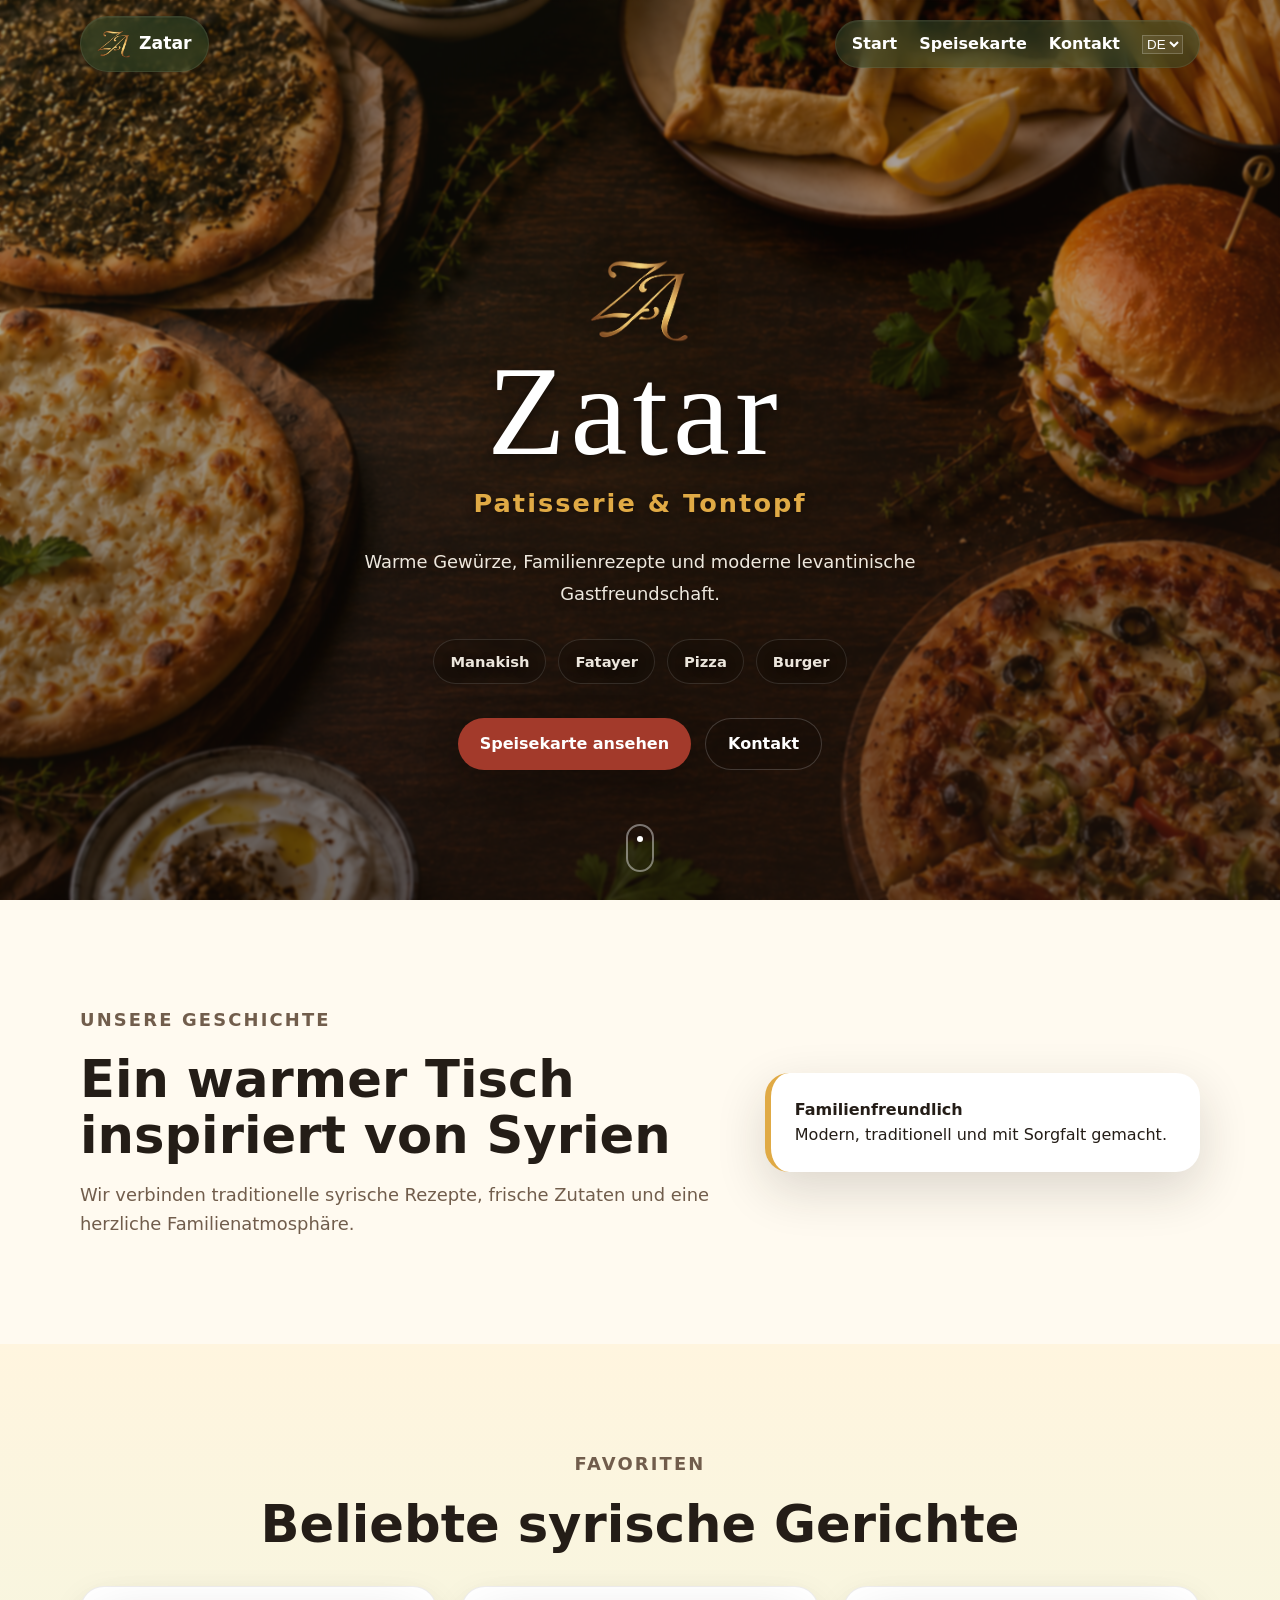
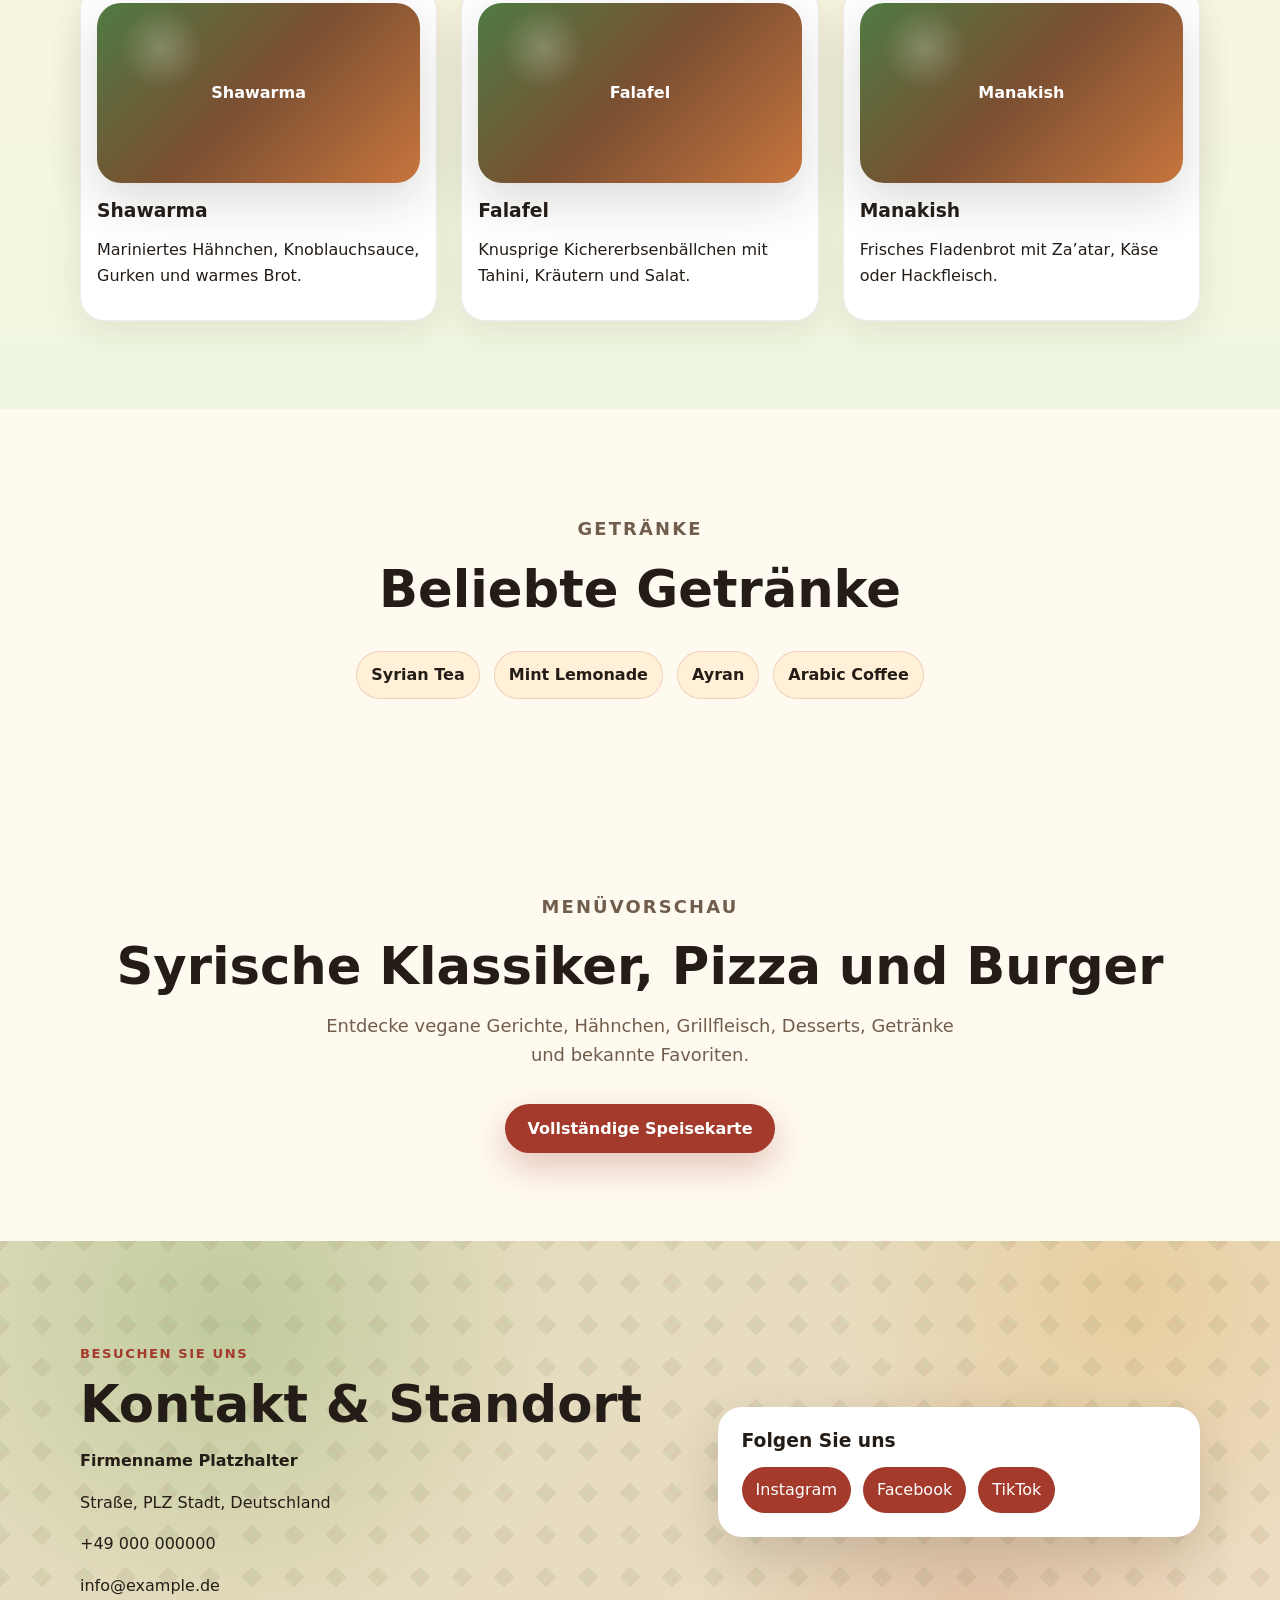
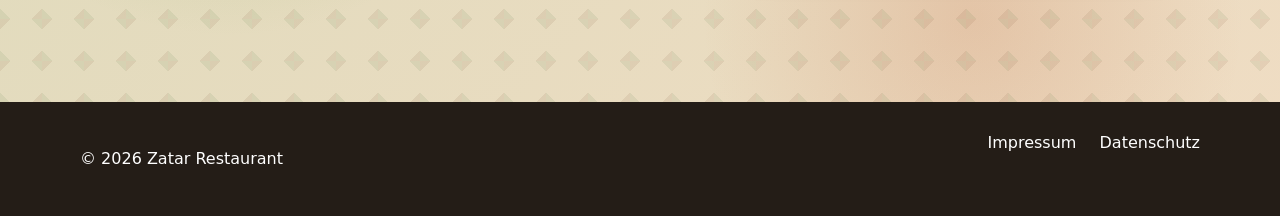
==== index.html @ 43bd63c9 "Initial commit" ====
<!DOCTYPE html>
<html lang="de" dir="ltr">

<head>
  <meta charset="UTF-8" />
  <meta name="viewport" content="width=device-width, initial-scale=1.0" />
  <meta name="description"
    content="Authentic Syrian restaurant in Germany with warm Levantine flavors, Syrian dishes, beverages, pizza and burgers." />
  <title data-i18n="meta.homeTitle">Zatar Restaurant | Authentic Syrian Flavors in Germany</title>
  <link rel="stylesheet" href="styles.css" />
</head>

<body>
  <a class="skip-link" href="#main" data-i18n="a11y.skip">Skip to content</a>

  <header class="site-header">
    <nav class="navbar container" aria-label="Main navigation">
      <a href="index.html" class="brand glass-olive" aria-label="Zatar home">
        <img src="assets/images/golden monogram.png" alt="Zatar monogram" class="brand-monogram" />
        <span>Zatar</span>
      </a>

      <button class="nav-toggle glass-olive" aria-expanded="false" aria-controls="nav-menu" aria-label="Open menu">
        <span></span><span></span><span></span>
      </button>

      <div id="nav-menu" class="nav-menu glass-olive">
        <a href="index.html" data-i18n="nav.home">Home</a>
        <a href="menu.html" data-i18n="nav.menu">Menu</a>
        <a href="#contact" data-i18n="nav.contact">Contact</a>

        <label class="sr-only" for="language-select" data-i18n="a11y.language">Choose language</label>
        <select id="language-select" class="language-select" aria-label="Choose language">
          <option value="de">DE</option>
          <option value="en">EN</option>
          <option value="ar">AR</option>
        </select>
      </div>
    </nav>
  </header>

  <main id="main">

    <section class="hero hero-centered-brand">
      <div class="hero-overlay"></div>



      <div class="hero-center-content container reveal">
        <div class="hero-center-card">
          <img src="assets/images/golden monogram.png" alt="Zatar monogram" class="hero-monogram" />
          <h1 class="hero-title-large">Zatar</h1>

          <p class="hero-subtitle">Patisserie & Tontopf</p>

          <p class="hero-description" data-i18n="home.heroText">
            Warm spices, family recipes and modern Levantine hospitality in the heart of Germany.
          </p>

          <div class="hero-tags">
            <span>Manakish</span>
            <span>Fatayer</span>
            <span>Pizza</span>
            <span>Burger</span>
          </div>

          <div class="hero-actions">
            <a class="btn btn-primary" href="menu.html" data-i18n="home.viewMenu">View Menu</a>
            <a class="btn btn-secondary" href="#contact" data-i18n="home.contactUs">Contact Us</a>
          </div>
        </div>
      </div>

      <div class="hero-scroll">
        <span></span>
      </div>
    </section>


    <section class="section container about-section">
      <div class="section-copy reveal">
        <p class="eyebrow" data-i18n="home.aboutEyebrow">Our story</p>
        <h2 data-i18n="home.aboutTitle">A warm table inspired by Syria</h2>
        <p data-i18n="home.aboutText">We bring together traditional Syrian recipes, fresh ingredients and a welcoming
          family atmosphere. From creamy hummus to charcoal-grilled kebabs, every dish celebrates Levantine flavor.</p>
      </div>
      <div class="about-card reveal">
        <strong data-i18n="home.familyFriendly">Family-friendly</strong>
        <span data-i18n="home.modernTraditional">Modern, traditional and made with care.</span>
      </div>
    </section>

    <section class="section warm-section">
      <div class="container">
        <div class="section-heading reveal">
          <p class="eyebrow" data-i18n="home.featuredEyebrow">Favorites</p>
          <h2 data-i18n="home.featuredTitle">Featured Syrian dishes</h2>
        </div>
        <div class="card-grid">
          <article class="food-card reveal">
            <div class="food-img">Shawarma</div>
            <h3>Shawarma</h3>
            <p data-i18n="dish.shawarma">Marinated chicken, garlic sauce, pickles and warm bread.</p>
          </article>
          <article class="food-card reveal">
            <div class="food-img">Falafel</div>
            <h3>Falafel</h3>
            <p data-i18n="dish.falafel">Crispy chickpea bites with tahini, herbs and salad.</p>
          </article>
          <article class="food-card reveal">
            <div class="food-img">Manakish</div>
            <h3>Manakish</h3>
            <p data-i18n="dish.manakish">Fresh flatbread with za’atar, cheese or minced meat.</p>
          </article>
        </div>
      </div>
    </section>

    <section class="section container">
      <div class="section-heading reveal">
        <p class="eyebrow" data-i18n="home.beverageEyebrow">Drinks</p>
        <h2 data-i18n="home.beverageTitle">Featured beverages</h2>
      </div>
      <div class="beverage-row reveal">
        <span>Syrian Tea</span>
        <span>Mint Lemonade</span>
        <span>Ayran</span>
        <span>Arabic Coffee</span>
      </div>
    </section>

    <section class="section container menu-preview">
      <div class="section-heading reveal">
        <p class="eyebrow" data-i18n="home.menuPreviewEyebrow">Menu preview</p>
        <h2 data-i18n="home.menuPreviewTitle">Syrian classics, pizza and burgers</h2>
        <p data-i18n="home.menuPreviewText">Explore vegan dishes, chicken plates, grilled meat, desserts, drinks and
          familiar favorites.</p>
      </div>
      <a class="btn btn-primary reveal" href="menu.html" data-i18n="home.fullMenu">View Full Menu</a>
    </section>

    <section id="contact" class="section contact-section pattern-bg">
      <div class="container contact-grid">
        <div class="reveal">
          <p class="eyebrow" data-i18n="home.contactEyebrow">Visit us</p>
          <h2 data-i18n="home.contactTitle">Contact & location</h2>
          <p><strong data-i18n="legal.businessName">Business Name Placeholder</strong></p>
          <p data-i18n="legal.address">Street, ZIP City, Germany</p>
          <p><a href="tel:+490000000000">+49 000 000000</a></p>
          <p><a href="mailto:info@example.de">info@example.de</a></p>
        </div>
        <div class="social-card reveal">
          <h3 data-i18n="home.socialTitle">Follow us</h3>
          <div class="social-links">
            <a href="#" aria-label="Instagram">Instagram</a>
            <a href="#" aria-label="Facebook">Facebook</a>
            <a href="#" aria-label="TikTok">TikTok</a>
          </div>
        </div>
      </div>
    </section>
  </main>

  <footer class="site-footer">
    <div class="container footer-grid">
      <p>© <span id="year"></span> Zatar Restaurant</p>
      <div>
        <a href="impressum.html" data-i18n="nav.impressum">Impressum</a>
        <a href="datenschutz.html" data-i18n="nav.privacy">Privacy</a>
      </div>
    </div>
  </footer>

  <script src="script.js"></script>
</body>

</html>
---- styles.css ----
:root {
  --deep-red: #a33a2b;
  --pomegranate: #b9412f;
  --zaatar-green: #4f7b42;
  --fresh-green: #79a857;
  --olive: #66723b;
  --soil: #7a4f32;
  --clay: #c8753d;
  --sand: #f2d5a7;
  --beige: #fff0d7;
  --gold: #e0aa45;
  --charcoal: #241d17;
  --white: #fffaf0;
  --muted: #715d4c;
  --shadow: 0 18px 50px rgba(36, 29, 23, 0.16);
  --radius: 24px;
}

* {
  box-sizing: border-box;
}
html {
  scroll-behavior: smooth;
}
body {
  margin: 0;
  font-family:
    Inter,
    system-ui,
    -apple-system,
    BlinkMacSystemFont,
    "Segoe UI",
    sans-serif;
  color: var(--charcoal);
  background: var(--white);
  line-height: 1.6;
}

body[dir="rtl"] {
  font-family: Tahoma, Arial, sans-serif;
}
a {
  color: inherit;
  text-decoration: none;
}
img {
  max-width: 100%;
}
.container {
  width: min(1120px, calc(100% - 32px));
  margin-inline: auto;
}
.skip-link {
  position: absolute;
  left: -999px;
  top: 8px;
  background: var(--deep-red);
  color: white;
  padding: 10px 14px;
  z-index: 999;
  border-radius: 10px;
}
.skip-link:focus {
  left: 8px;
}
:focus-visible {
  outline: 3px solid var(--gold);
  outline-offset: 4px;
}

.site-header {
  position: sticky;
  top: 0;
  z-index: 50;

  background: transparent;
  border-bottom: none;
  backdrop-filter: none;
}

.site-header .nav-menu a,
.site-header .brand {
  color: white;
}

.site-header .nav-menu a:hover {
  color: var(--gold);
}

.site-header .language-select {
  background: rgba(255, 255, 255, 0.08);
  color: white;
  border: 1px solid rgba(255, 255, 255, 0.2);
}

.navbar {
  min-height: 88px;
  display: flex;
  align-items: center;
  justify-content: space-between;
}

.glass-olive {
  background: rgb(41 75 43 / 47%);

  backdrop-filter: blur(12px);
  -webkit-backdrop-filter: blur(12px);

  border: 1px solid rgba(255, 255, 255, 0.08);

  box-shadow:
    0 10px 30px rgba(0, 0, 0, 0.18),
    inset 0 1px 0 rgba(255, 255, 255, 0.05);
}

/* Floating logo */
.brand {
  display: inline-flex;
  align-items: center;
  gap: 8px;

  padding: 10px 16px;
  border-radius: 999px;

  color: rgba(255, 250, 240, 0.96);

  font-weight: 800;
  font-size: 1.08rem;
}

.brand-monogram {
  width: 34px;
  height: 34px;

  object-fit: contain;

  filter: drop-shadow(0 4px 10px rgba(0, 0, 0, 0.28));

  flex-shrink: 0;
}

/* Floating navigation */
.nav-menu {
  display: flex;
  align-items: center;
  gap: 22px;

  padding: 10px 16px;
  border-radius: 999px;
}

/* Nav links */
.nav-menu a {
  color: rgba(255, 250, 240, 0.94);
  font-weight: 700;
  transition:
    color 0.2s ease,
    opacity 0.2s ease;
}

.nav-menu a:hover {
  color: var(--gold);
}

/* Language selector */
.language-select {
  background: rgba(255, 255, 255, 0.08);
  border: 1px solid rgba(255, 255, 255, 0.16);
  color: white;
}

.nav-toggle {
  display: none;
  background: none;
  border: 0;
  padding: 8px;
}
.nav-toggle span {
  display: block;
  width: 26px;
  height: 3px;
  background: var(--charcoal);
  margin: 5px;
  border-radius: 2px;
}

main {
  margin-top: -88px;
}

.pattern-bg {
  background:
    radial-gradient(
      circle at 18% 18%,
      rgba(121, 168, 87, 0.32),
      transparent 28%
    ),
    radial-gradient(
      circle at 88% 12%,
      rgba(224, 170, 69, 0.28),
      transparent 24%
    ),
    radial-gradient(
      circle at 76% 82%,
      rgba(191, 86, 45, 0.18),
      transparent 26%
    ),
    linear-gradient(135deg, rgba(79, 123, 66, 0.18), rgba(122, 79, 50, 0.12)),
    var(--beige);
  position: relative;
  overflow: hidden;
}
.pattern-bg::after {
  content: "";
  position: absolute;
  inset: 0;
  opacity: 0.09;
  background-image:
    linear-gradient(
      45deg,
      var(--zaatar-green) 12%,
      transparent 12%,
      transparent 88%,
      var(--zaatar-green) 88%
    ),
    linear-gradient(
      135deg,
      var(--soil) 12%,
      transparent 12%,
      transparent 88%,
      var(--soil) 88%
    );
  background-size: 42px 42px;
  pointer-events: none;
}

.hero {
  min-height: 720px;
  display: flex;
  align-items: center;
}
.hero-grid,
.contact-grid {
  display: grid;
  grid-template-columns: 1.1fr 0.9fr;
  gap: 48px;
  align-items: center;
  position: relative;
  z-index: 1;
}
.eyebrow {
  color: var(--deep-red);
  text-transform: uppercase;
  letter-spacing: 0.12em;
  font-weight: 800;
  font-size: 0.82rem;
}
h1,
h2,
h3 {
  line-height: 1.08;
  margin: 0 0 16px;
}
h1 {
  font-size: clamp(2.7rem, 7vw, 5.8rem);
  max-width: 850px;
}
h2 {
  font-size: clamp(2rem, 4vw, 3.4rem);
}
.hero-text,
.section-heading p,
.section-copy p {
  font-size: 1.12rem;
  color: var(--muted);
  max-width: 650px;
}
.hero-actions {
  display: flex;
  flex-wrap: wrap;
  gap: 14px;
  margin-top: 28px;
}
.btn {
  display: inline-flex;
  justify-content: center;
  align-items: center;
  min-height: 48px;
  padding: 12px 22px;
  border-radius: 999px;
  font-weight: 800;
  transition:
    transform 0.2s ease,
    box-shadow 0.2s ease;
}
.btn:hover {
  transform: translateY(-2px);
}
.btn-primary {
  background: var(--deep-red);
  color: white;
  box-shadow: 0 14px 35px rgba(143, 31, 29, 0.25);
}
.btn-secondary {
  background: white;
  color: var(--deep-red);
  border: 1px solid rgba(143, 31, 29, 0.18);
}

.hero-visual {
  position: relative;
  min-height: 430px;
}
.image-card,
.food-img {
  display: grid;
  place-items: center;
  min-height: 210px;
  border-radius: var(--radius);
  background:
    radial-gradient(
      circle at 20% 25%,
      rgba(255, 255, 255, 0.22),
      transparent 14%
    ),
    linear-gradient(135deg, var(--zaatar-green), var(--soil) 48%, var(--clay));
  color: white;
  font-weight: 900;
  text-align: center;
  padding: 24px;
  box-shadow: var(--shadow);
}
.image-card.large {
  min-height: 430px;
  font-size: clamp(1.8rem, 4vw, 3.4rem);
}
.floating-card,
.about-card,
.social-card {
  background: white;
  border-radius: var(--radius);
  padding: 24px;
  box-shadow: var(--shadow);
}
.floating-card {
  position: absolute;
  bottom: 22px;
  left: -24px;
  font-weight: 800;
}

.section {
  padding-block: 88px;
}
.about-section {
  display: grid;
  grid-template-columns: 1.2fr 0.8fr;
  gap: 32px;
  align-items: center;
}
.about-card {
  border-inline-start: 6px solid var(--gold);
}
.about-card strong,
.about-card span {
  display: block;
}
.warm-section {
  background: linear-gradient(180deg, #fff5df, #eef6df);
}
.section-heading {
  text-align: center;
  margin-bottom: 34px;
}
.section-heading p {
  margin-inline: auto;
}
.card-grid,
.menu-grid {
  display: grid;
  grid-template-columns: repeat(3, 1fr);
  gap: 24px;
}
.food-card,
.menu-card {
  background: white;
  border: 1px solid rgba(37, 32, 28, 0.08);
  border-radius: var(--radius);
  padding: 16px;
  box-shadow: 0 12px 35px rgba(37, 32, 28, 0.08);
  transition: transform 0.2s ease;
}
.food-card:hover,
.menu-card:hover {
  transform: translateY(-5px);
}
.food-card .food-img,
.menu-card .food-img {
  margin-bottom: 18px;
  min-height: 180px;
}
.beverage-row {
  display: flex;
  flex-wrap: wrap;
  justify-content: center;
  gap: 14px;
}
.beverage-row span,
.tag {
  background: var(--beige);
  border: 1px solid rgba(143, 31, 29, 0.14);
  padding: 10px 14px;
  border-radius: 999px;
  font-weight: 700;
}
.menu-preview {
  text-align: center;
}
.contact-section {
  padding-block: 88px;
}
.social-links {
  display: flex;
  flex-wrap: wrap;
  gap: 12px;
}
.social-links a {
  background: var(--deep-red);
  color: white;
  padding: 10px 14px;
  border-radius: 999px;
}

.page-hero {
  padding: 96px 0 64px;
}
.filters {
  display: flex;
  flex-wrap: wrap;
  gap: 12px;
  margin-bottom: 28px;
}
.filter-btn {
  cursor: pointer;
  border: 1px solid rgba(37, 32, 28, 0.15);
  background: white;
  color: var(--charcoal);
  border-radius: 999px;
  padding: 10px 15px;
  font-weight: 800;
}
.filter-btn.active,
.filter-btn:hover {
  background: var(--olive);
  color: white;
}
.menu-status {
  margin-bottom: 16px;
  color: var(--muted);
  font-weight: 700;
}
.menu-card h3 {
  margin-top: 0;
}
.menu-card-footer {
  display: flex;
  justify-content: space-between;
  gap: 16px;
  align-items: center;
  margin-top: 18px;
}
.price {
  font-weight: 900;
  color: var(--deep-red);
}
.tags {
  display: flex;
  flex-wrap: wrap;
  gap: 8px;
}
.tag {
  font-size: 0.78rem;
  padding: 6px 10px;
}

.legal-page {
  max-width: 840px;
}
.legal-warning {
  background: #fff3cd;
  border-inline-start: 5px solid var(--gold);
  padding: 16px;
  border-radius: 14px;
}

.site-footer {
  background: var(--charcoal);
  color: white;
  padding: 28px 0;
}
.footer-grid {
  display: flex;
  justify-content: space-between;
  gap: 18px;
  flex-wrap: wrap;
}
.footer-grid a {
  margin-inline-start: 18px;
}

.reveal {
  opacity: 0;
  transform: translateY(22px);
  transition:
    opacity 0.7s ease,
    transform 0.7s ease;
}
.reveal.visible {
  opacity: 1;
  transform: translateY(0);
}
.sr-only {
  position: absolute;
  width: 1px;
  height: 1px;
  padding: 0;
  margin: -1px;
  overflow: hidden;
  clip: rect(0, 0, 0, 0);
  white-space: nowrap;
  border: 0;
}

@media (max-width: 860px) {
  .nav-toggle {
    display: grid;
    place-items: center;

    width: 52px;
    height: 52px;

    padding: 0;
    border-radius: 999px;

    cursor: pointer;

    color: white;
  }
  .nav-toggle.glass-olive {
    background: rgb(41 75 43 / 47%);
  }

  .nav-toggle span {
    display: block;

    width: 22px;
    height: 2px;

    background: rgba(255, 250, 240, 0.96);

    border-radius: 999px;

    margin: 3px 0;

    transition:
      transform 0.25s ease,
      opacity 0.25s ease;
  }

  .nav-menu {
    position: absolute;

    top: 76px;
    left: 16px;
    right: 16px;

    display: none;
    flex-direction: column;
    align-items: stretch;
    gap: 6px;

    padding: 18px;

    border-radius: 28px;
  }

  .nav-menu.open {
    display: flex;
  }

  .nav-menu a {
    padding: 12px 14px;
    border-radius: 14px;
  }

  .nav-menu a:hover {
    background: rgba(255, 255, 255, 0.06);
  }

  .brand {
    padding: 10px 14px;
  }

  .hero {
    min-height: auto;
    padding: 64px 0;
  }
  .hero-grid,
  .about-section,
  .contact-grid {
    grid-template-columns: 1fr;
  }
  .hero-visual,
  .image-card.large {
    min-height: 300px;
  }
  .floating-card {
    left: 14px;
    right: 14px;
    bottom: 14px;
  }
  .card-grid,
  .menu-grid {
    grid-template-columns: 1fr;
  }
  .section {
    padding-block: 62px;
  }
}

@media (min-width: 861px) and (max-width: 1050px) {
  .card-grid,
  .menu-grid {
    grid-template-columns: repeat(2, 1fr);
  }
}

.hero-food-table {
  position: relative;
  display: grid;
  place-items: center;
  min-height: 430px;
  border-radius: var(--radius);
  overflow: hidden;
  background:
    radial-gradient(circle at 28% 34%, #f7d37e 0 8%, transparent 9%),
    radial-gradient(circle at 56% 58%, #d9efbd 0 10%, transparent 11%),
    radial-gradient(circle at 72% 31%, #b9412f 0 8%, transparent 9%),
    radial-gradient(circle at 38% 72%, #fff2ca 0 12%, transparent 13%),
    linear-gradient(135deg, #4f7b42, #7a4f32 55%, #c8753d);
  box-shadow: var(--shadow);
  color: white;
  isolation: isolate;
}

.hero-food-table::before {
  content: "";
  position: absolute;
  inset: 22px;
  border: 2px solid rgba(255, 255, 255, 0.28);
  border-radius: 28px;
  background:
    radial-gradient(
      circle at 25% 35%,
      rgba(255, 250, 240, 0.96) 0 11%,
      transparent 12%
    ),
    radial-gradient(
      circle at 52% 44%,
      rgba(245, 210, 130, 0.96) 0 15%,
      transparent 16%
    ),
    radial-gradient(
      circle at 68% 65%,
      rgba(143, 58, 42, 0.92) 0 12%,
      transparent 13%
    ),
    radial-gradient(
      circle at 40% 72%,
      rgba(83, 124, 62, 0.94) 0 10%,
      transparent 11%
    );
  opacity: 0.9;
}

.hero-food-table::after {
  content: "Manakish · Fatayer · Hummus · Falafel";
  position: relative;
  z-index: 1;
  max-width: 75%;
  text-align: center;
  font-size: clamp(1.6rem, 4vw, 3.2rem);
  font-weight: 950;
  line-height: 1.05;
  text-shadow: 0 4px 24px rgba(0, 0, 0, 0.32);
}

.color-note {
  display: inline-flex;
  gap: 8px;
  flex-wrap: wrap;
  margin-top: 18px;
}

.color-note span {
  border-radius: 999px;
  padding: 6px 10px;
  color: white;
  font-size: 0.82rem;
  font-weight: 800;
}

.color-note span:nth-child(1) {
  background: var(--zaatar-green);
}
.color-note span:nth-child(2) {
  background: var(--soil);
}
.color-note span:nth-child(3) {
  background: var(--clay);
}
.color-note span:nth-child(4) {
  background: var(--gold);
  color: var(--charcoal);
}

/* Real image hero implementation */
.hero-image-bg {
  min-height: 760px;
  display: flex;
  align-items: center;
  position: relative;
  overflow: hidden;
  background:
    linear-gradient(
      90deg,
      rgba(20, 12, 8, 0.78) 0%,
      rgba(20, 12, 8, 0.56) 43%,
      rgba(20, 12, 8, 0.16) 100%
    ),
    linear-gradient(135deg, rgba(79, 123, 66, 0.34), rgba(122, 79, 50, 0.24)),
    url("assets/hero/hero-16x9.png") center / cover no-repeat;
}

.hero-image-bg::after {
  content: "";
  position: absolute;
  inset: 0;
  background:
    radial-gradient(
      circle at 18% 22%,
      rgba(224, 170, 69, 0.2),
      transparent 25%
    ),
    radial-gradient(circle at 82% 72%, rgba(79, 123, 66, 0.18), transparent 25%);
  pointer-events: none;
}

.hero-image-bg .hero-grid {
  position: relative;
  z-index: 1;
}

.hero-image-bg .hero-content {
  background: rgba(36, 29, 23, 0.34);
  border: 1px solid rgba(255, 250, 240, 0.16);
  box-shadow: 0 24px 70px rgba(0, 0, 0, 0.22);
  backdrop-filter: blur(8px);
  border-radius: 32px;
  padding: clamp(24px, 4vw, 46px);
}

.hero-image-bg .hero-content h1,
.hero-image-bg .hero-content .hero-text {
  color: var(--white);
}

.hero-image-bg .eyebrow {
  color: #f5c86a;
}

.hero-photo-card {
  min-height: 430px;
  border-radius: 32px;
  overflow: visible;
  position: relative;
}

.hero-photo-card picture,
.hero-photo-card img {
  display: block;
  width: 100%;
  height: 430px;
}

.hero-photo-card img {
  object-fit: cover;
  border-radius: 32px;
  box-shadow: var(--shadow);
  border: 1px solid rgba(255, 250, 240, 0.25);
}

.hero-photo-card .floating-card {
  left: 22px;
  bottom: 22px;
  background: rgba(255, 250, 240, 0.92);
}

@media (max-width: 1050px) {
  .hero-image-bg {
    background:
      linear-gradient(
        180deg,
        rgba(20, 12, 8, 0.76) 0%,
        rgba(20, 12, 8, 0.5) 52%,
        rgba(20, 12, 8, 0.3) 100%
      ),
      linear-gradient(135deg, rgba(79, 123, 66, 0.3), rgba(122, 79, 50, 0.22)),
      url("assets/hero/hero-4x3.png") center / cover no-repeat;
  }

  .hero-photo-card img,
  .hero-photo-card picture {
    height: 360px;
  }
}

@media (max-width: 700px) {
  .hero-image-bg {
    min-height: 780px;
    align-items: end;
    padding: 96px 0 42px;
    background:
      linear-gradient(
        180deg,
        rgba(20, 12, 8, 0.54) 0%,
        rgba(20, 12, 8, 0.3) 34%,
        rgba(20, 12, 8, 0.82) 100%
      ),
      linear-gradient(135deg, rgba(79, 123, 66, 0.25), rgba(122, 79, 50, 0.2)),
      url("assets/hero/hero-9x16.png") center / cover no-repeat;
  }

  .hero-image-bg .hero-grid {
    display: block;
  }

  .hero-image-bg .hero-content {
    padding: 24px;
  }

  .hero-photo-card {
    display: none;
  }
}

/* =========================================
   Centered Cinematic Brand Hero
========================================= */

.hero-centered-brand {
  position: relative;
  min-height: 100vh;
  overflow: hidden;
  display: flex;
  flex-direction: column;
  justify-content: center;
  padding-top: 88px;

  background:
    linear-gradient(
      180deg,
      rgba(18, 10, 6, 0.42) 0%,
      rgba(18, 10, 6, 0.3) 30%,
      rgba(18, 10, 6, 0.62) 100%
    ),
    radial-gradient(
      circle at center,
      rgba(224, 170, 69, 0.08),
      transparent 38%
    ),
    url("assets/hero/hero-square.png") center / cover no-repeat;

  isolation: isolate;
}

.hero-centered-brand::before {
  content: "";
  position: absolute;
  inset: 0;
  background:
    linear-gradient(135deg, rgba(79, 123, 66, 0.1), transparent 50%),
    linear-gradient(315deg, rgba(122, 79, 50, 0.12), transparent 55%);
  z-index: 0;
}

.hero-overlay {
  position: absolute;
  inset: 0;
  backdrop-filter: blur(1px);
}

.hero-center-content {
  position: relative;
  z-index: 2;
  text-align: center;
}

.hero-center-card {
  margin-inline: auto;
  width: min(860px, 100%);
  padding: 0;
  background: transparent;
  border: 0;
  border-radius: 0;
  backdrop-filter: none;
  box-shadow: none;
}

.hero-kicker {
  color: #f2d58a;
  text-transform: uppercase;
  letter-spacing: 0.18em;
  font-weight: 800;
  margin-bottom: 18px;
}

.hero-monogram {
  display: block;

  width: clamp(60px, 8vw, 110px);
  height: auto;

  margin-inline: auto;
  margin-bottom: 10px;

  opacity: 0.96;

  filter: drop-shadow(0 8px 22px rgba(0, 0, 0, 0.42));

  user-select: none;
  pointer-events: none;
}

.hero-title-large {
  margin: 0;
  color: white;

  font-size: clamp(4.8rem, 10vw, 8rem);
  font-weight: 300;
  letter-spacing: 0.04em;

  font-family: "Cormorant Garamond", "Playfair Display", Georgia, serif;

  line-height: 0.92;
}

.hero-subtitle {
  margin-top: 12px;
  margin-bottom: 22px;

  color: var(--gold);

  font-size: clamp(1.2rem, 2vw, 2rem);
  letter-spacing: 0.08em;
  font-weight: 600;
}

.hero-description {
  color: rgba(255, 250, 240, 0.92);

  font-size: 1.12rem;
  line-height: 1.8;

  max-width: 620px;
  margin-inline: auto;
}

.hero-tags {
  display: flex;
  justify-content: center;
  flex-wrap: wrap;
  gap: 12px;

  margin-top: 28px;
  margin-bottom: 34px;
}

.hero-tags span {
  background: rgba(255, 255, 255, 0.08);
  color: rgba(255, 250, 240, 0.92);

  border: 1px solid rgba(255, 255, 255, 0.12);

  padding: 10px 16px;
  border-radius: 999px;

  backdrop-filter: blur(4px);

  font-size: 0.92rem;
  font-weight: 700;
}

.hero-centered-brand .btn-secondary {
  background: rgba(255, 255, 255, 0.08);
  border: 1px solid rgba(255, 255, 255, 0.18);
  color: white;
}

.hero-scroll {
  position: absolute;
  bottom: 28px;
  left: 50%;
  transform: translateX(-50%);
  z-index: 5;
}

.hero-scroll span {
  display: block;
  width: 28px;
  height: 48px;

  border-radius: 999px;
  border: 2px solid rgba(255, 255, 255, 0.42);

  position: relative;
}

.hero-scroll span::before {
  content: "";
  position: absolute;

  width: 6px;
  height: 6px;

  border-radius: 50%;

  background: white;

  left: 50%;
  transform: translateX(-50%);

  top: 10px;

  animation: heroScroll 1.8s infinite;
}

@keyframes heroScroll {
  0% {
    opacity: 0;
    transform: translateX(-50%) translateY(0);
  }

  40% {
    opacity: 1;
  }

  100% {
    opacity: 0;
    transform: translateX(-50%) translateY(16px);
  }
}

@media (max-width: 860px) {
  .hero-navbar {
    flex-direction: column;
    gap: 16px;
  }

  .hero-nav {
    flex-wrap: wrap;
    justify-content: center;
  }

  .hero-center-card {
    margin-inline: auto;
    width: min(860px, 100%);
    padding: 0;
    background: transparent;
    border: 0;
    border-radius: 0;
    backdrop-filter: none;
    box-shadow: none;
  }

  .hero-title-large {
    font-size: clamp(3.8rem, 18vw, 5.6rem);
  }

  .hero-tags {
    gap: 8px;
  }

  .hero-tags span {
    padding: 8px 12px;
    font-size: 0.82rem;
  }
}

.hero-center-content {
  padding-top: 40px;
}

.hero-title-large {
  text-shadow:
    0 4px 24px rgba(0, 0, 0, 0.45),
    0 2px 10px rgba(0, 0, 0, 0.35);
}

.hero-subtitle,
.hero-description,
.hero-tags span,
.hero-kicker {
  text-shadow: 0 2px 10px rgba(0, 0, 0, 0.45);
}

.hero-description {
  max-width: 700px;
}

.hero-tags span {
  background: rgba(20, 12, 8, 0.34);
  backdrop-filter: blur(2px);
}

.hero-centered-brand .hero-actions {
  justify-content: center;
}

.hero-centered-brand .btn-primary {
  box-shadow: 0 14px 35px rgba(0, 0, 0, 0.28);
}

.hero-centered-brand .btn-secondary {
  background: rgba(20, 12, 8, 0.36);
}

@media (max-width: 860px) {
  .hero-center-content {
    padding-top: 180px;
  }
}
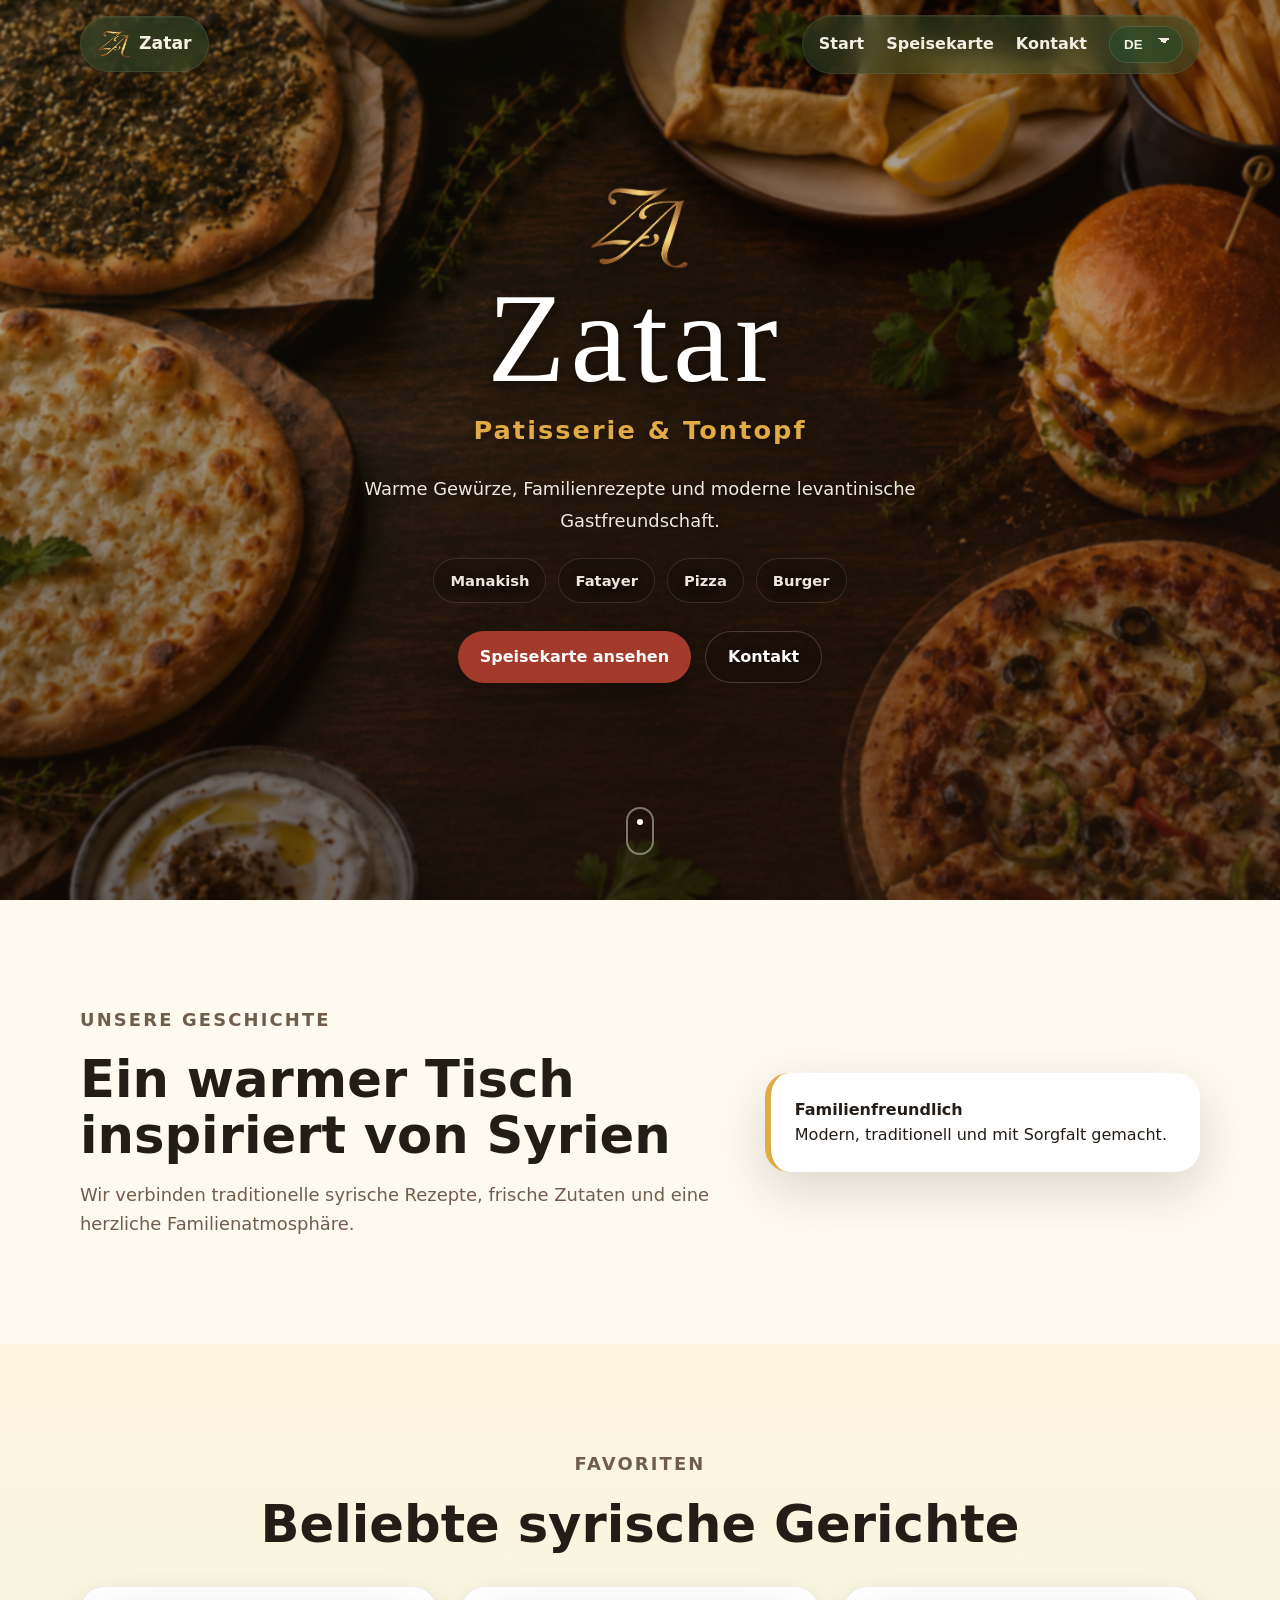
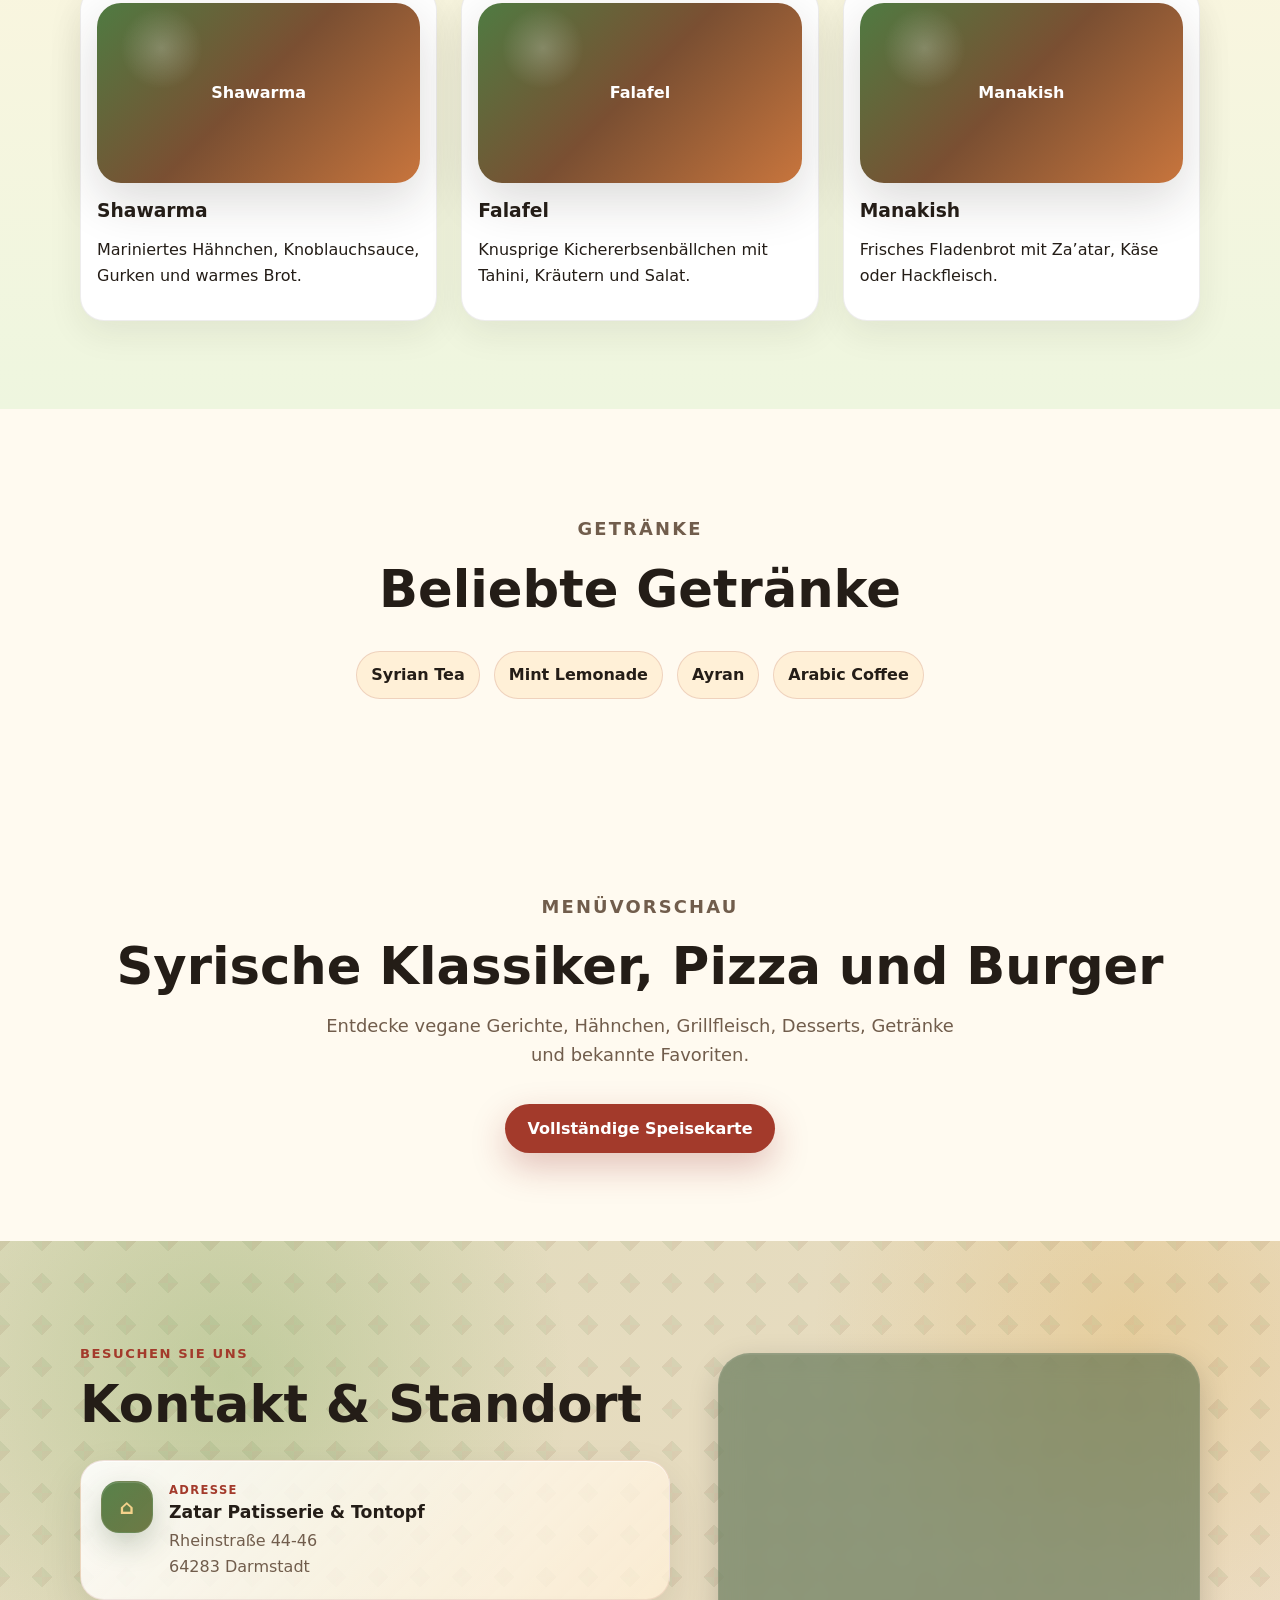
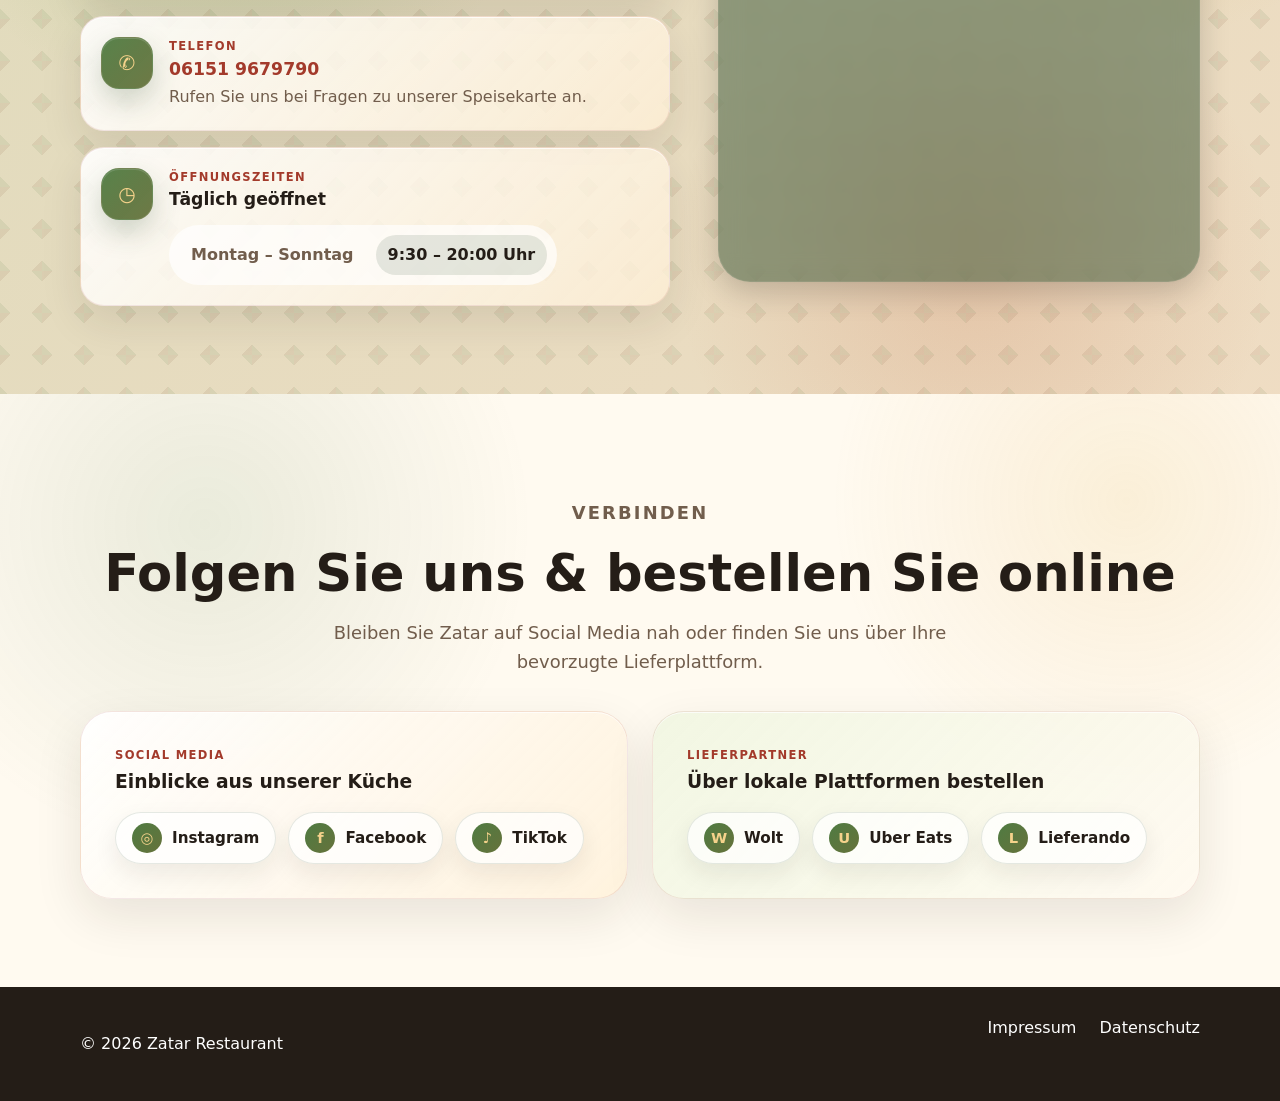
==== commit 90bc3d6c: "Add new connect section +Update translations" ====
--- a/index.html
+++ b/index.html
@@ -141,24 +141,118 @@
 
     <section id="contact" class="section contact-section pattern-bg">
       <div class="container contact-grid">
-        <div class="reveal">
+
+        <div class="contact-content reveal">
           <p class="eyebrow" data-i18n="home.contactEyebrow">Visit us</p>
           <h2 data-i18n="home.contactTitle">Contact & location</h2>
-          <p><strong data-i18n="legal.businessName">Business Name Placeholder</strong></p>
-          <p data-i18n="legal.address">Street, ZIP City, Germany</p>
-          <p><a href="tel:+490000000000">+49 000 000000</a></p>
-          <p><a href="mailto:info@example.de">info@example.de</a></p>
-        </div>
-        <div class="social-card reveal">
-          <h3 data-i18n="home.socialTitle">Follow us</h3>
-          <div class="social-links">
-            <a href="#" aria-label="Instagram">Instagram</a>
-            <a href="#" aria-label="Facebook">Facebook</a>
-            <a href="#" aria-label="TikTok">TikTok</a>
+
+          <div class="contact-highlight-grid">
+
+            <article class="contact-highlight-card">
+              <span class="contact-icon">⌂</span>
+              <div>
+                <p class="contact-label" data-i18n="contact.address">Address</p>
+                <h3>Zatar Patisserie & Tontopf</h3>
+                <p>
+                  Rheinstraße 44-46<br />
+                  64283 Darmstadt
+                </p>
+              </div>
+            </article>
+
+            <article class="contact-highlight-card">
+              <span class="contact-icon">✆</span>
+              <div>
+                <p class="contact-label" data-i18n="contact.phone">Phone</p>
+                <h3>
+                  <a href="tel:+4961519679790">06151 9679790</a>
+                </h3>
+                <p data-i18n="contact.phoneNote">Call us for questions about our menu.</p>
+              </div>
+            </article>
+
+            <article class="contact-highlight-card contact-highlight-wide">
+              <span class="contact-icon">◷</span>
+              <div>
+                <p class="contact-label" data-i18n="contact.hours">Opening Hours</p>
+                <h3 data-i18n="contact.openDaily">Open daily</h3>
+
+                <div class="opening-summary">
+                  <span data-i18n="contact.openDays">Monday – Sunday</span>
+                  <strong data-i18n="contact.openTime">9:30 am – 8 pm</strong>
+                </div>
+              </div>
+            </article>
+
           </div>
         </div>
-      </div>
-    </section>
+
+        <div class="map-card glass-olive reveal">
+          <iframe title="Zatar Darmstadt location"
+            src="https://www.google.com/maps?q=Rheinstraße+44-46,+64283+Darmstadt&output=embed" loading="lazy"
+            referrerpolicy="no-referrer-when-downgrade" allowfullscreen>
+          </iframe>
+        </div>
+
+      </div>
+    </section>
+
+    <section id="connect" class="section connect-section">
+      <div class="container">
+        <div class="section-heading reveal">
+          <p class="eyebrow" data-i18n="home.connectEyebrow">Connect</p>
+          <h2 data-i18n="home.connectTitle">Follow us & order online</h2>
+          <p data-i18n="home.connectText">Stay close to Zatar on social media or find us through your favorite delivery
+            platform.</p>
+        </div>
+
+        <div class="connect-grid">
+          <article class="connect-panel reveal">
+            <p class="connect-label" data-i18n="home.socialHeading">Social media</p>
+            <h3 data-i18n="home.socialSubheading">Follow our kitchen stories</h3>
+            <div class="connect-links">
+              <a class="connect-link" href="https://www.instagram.com/zatar.patisserie/" target="_blank"
+                rel="noopener noreferrer" aria-label="Zatar on Instagram">
+                <span>◎</span>
+                <strong data-i18n="connect.followInstagram">Instagram</strong>
+              </a>
+              <a class="connect-link" href="https://www.facebook.com/p/%D8%B2%D8%B9%D8%AA%D8%B1-Zatar-61575074091990/"
+                target="_blank" rel="noopener noreferrer" aria-label="Zatar on Facebook">
+                <span>f</span>
+                <strong data-i18n="connect.followFacebook">Facebook</strong>
+              </a>
+              <a class="connect-link" href="#" target="_blank" rel="noopener noreferrer" aria-label="Zatar on TikTok">
+                <span>♪</span>
+                <strong data-i18n="connect.followTikTok">TikTok</strong>
+              </a>
+            </div>
+          </article>
+
+          <article class="connect-panel connect-panel-muted reveal">
+            <p class="connect-label" data-i18n="home.orderHeading">Delivery partners</p>
+            <h3 data-i18n="home.orderSubheading">Order through local platforms</h3>
+            <div class="connect-links">
+              <a class="connect-link" href="#" target="_blank" rel="noopener noreferrer"
+                aria-label="Order Zatar on Wolt">
+                <span>W</span>
+                <strong data-i18n="connect.orderWolt">Wolt</strong>
+              </a>
+              <a class="connect-link" href="#" target="_blank" rel="noopener noreferrer"
+                aria-label="Order Zatar on Uber Eats">
+                <span>U</span>
+                <strong data-i18n="connect.orderUberEats">Uber Eats</strong>
+              </a>
+              <a class="connect-link" href="#" target="_blank" rel="noopener noreferrer"
+                aria-label="Order Zatar on Lieferando">
+                <span>L</span>
+                <strong data-i18n="connect.orderLieferando">Lieferando</strong>
+              </a>
+            </div>
+          </article>
+        </div>
+      </div>
+    </section>
+
   </main>
 
   <footer class="site-footer">
--- a/styles.css
+++ b/styles.css
@@ -16,12 +16,18 @@
   --radius: 24px;
 }
 
+/* =========================================
+   Base / Reset
+========================================= */
+
 * {
   box-sizing: border-box;
 }
+
 html {
   scroll-behavior: smooth;
 }
+
 body {
   margin: 0;
   font-family:
@@ -39,156 +45,36 @@
 body[dir="rtl"] {
   font-family: Tahoma, Arial, sans-serif;
 }
+
 a {
   color: inherit;
   text-decoration: none;
 }
+
 img {
   max-width: 100%;
 }
+
+main {
+  margin-top: -88px;
+}
+
+/* =========================================
+   Layout Utilities
+========================================= */
+
 .container {
   width: min(1120px, calc(100% - 32px));
   margin-inline: auto;
 }
-.skip-link {
-  position: absolute;
-  left: -999px;
-  top: 8px;
-  background: var(--deep-red);
-  color: white;
-  padding: 10px 14px;
-  z-index: 999;
-  border-radius: 10px;
-}
-.skip-link:focus {
-  left: 8px;
-}
-:focus-visible {
-  outline: 3px solid var(--gold);
-  outline-offset: 4px;
-}
-
-.site-header {
-  position: sticky;
-  top: 0;
-  z-index: 50;
-
-  background: transparent;
-  border-bottom: none;
-  backdrop-filter: none;
-}
-
-.site-header .nav-menu a,
-.site-header .brand {
-  color: white;
-}
-
-.site-header .nav-menu a:hover {
-  color: var(--gold);
-}
-
-.site-header .language-select {
-  background: rgba(255, 255, 255, 0.08);
-  color: white;
-  border: 1px solid rgba(255, 255, 255, 0.2);
-}
-
-.navbar {
-  min-height: 88px;
-  display: flex;
-  align-items: center;
-  justify-content: space-between;
-}
-
-.glass-olive {
-  background: rgb(41 75 43 / 47%);
-
-  backdrop-filter: blur(12px);
-  -webkit-backdrop-filter: blur(12px);
-
-  border: 1px solid rgba(255, 255, 255, 0.08);
-
-  box-shadow:
-    0 10px 30px rgba(0, 0, 0, 0.18),
-    inset 0 1px 0 rgba(255, 255, 255, 0.05);
-}
-
-/* Floating logo */
-.brand {
-  display: inline-flex;
-  align-items: center;
-  gap: 8px;
-
-  padding: 10px 16px;
-  border-radius: 999px;
-
-  color: rgba(255, 250, 240, 0.96);
-
-  font-weight: 800;
-  font-size: 1.08rem;
-}
-
-.brand-monogram {
-  width: 34px;
-  height: 34px;
-
-  object-fit: contain;
-
-  filter: drop-shadow(0 4px 10px rgba(0, 0, 0, 0.28));
-
-  flex-shrink: 0;
-}
-
-/* Floating navigation */
-.nav-menu {
-  display: flex;
-  align-items: center;
-  gap: 22px;
-
-  padding: 10px 16px;
-  border-radius: 999px;
-}
-
-/* Nav links */
-.nav-menu a {
-  color: rgba(255, 250, 240, 0.94);
-  font-weight: 700;
-  transition:
-    color 0.2s ease,
-    opacity 0.2s ease;
-}
-
-.nav-menu a:hover {
-  color: var(--gold);
-}
-
-/* Language selector */
-.language-select {
-  background: rgba(255, 255, 255, 0.08);
-  border: 1px solid rgba(255, 255, 255, 0.16);
-  color: white;
-}
-
-.nav-toggle {
-  display: none;
-  background: none;
-  border: 0;
-  padding: 8px;
-}
-.nav-toggle span {
-  display: block;
-  width: 26px;
-  height: 3px;
-  background: var(--charcoal);
-  margin: 5px;
-  border-radius: 2px;
-}
-
-main {
-  margin-top: -88px;
+
+.section {
+  padding-block: 88px;
 }
 
 .pattern-bg {
+  position: relative;
+  overflow: hidden;
   background:
     radial-gradient(
       circle at 18% 18%,
@@ -207,9 +93,8 @@
     ),
     linear-gradient(135deg, rgba(79, 123, 66, 0.18), rgba(122, 79, 50, 0.12)),
     var(--beige);
-  position: relative;
-  overflow: hidden;
-}
+}
+
 .pattern-bg::after {
   content: "";
   position: absolute;
@@ -234,291 +119,40 @@
   pointer-events: none;
 }
 
-.hero {
-  min-height: 720px;
-  display: flex;
-  align-items: center;
-}
-.hero-grid,
-.contact-grid {
-  display: grid;
-  grid-template-columns: 1.1fr 0.9fr;
-  gap: 48px;
-  align-items: center;
-  position: relative;
-  z-index: 1;
-}
-.eyebrow {
-  color: var(--deep-red);
-  text-transform: uppercase;
-  letter-spacing: 0.12em;
-  font-weight: 800;
-  font-size: 0.82rem;
-}
-h1,
-h2,
-h3 {
-  line-height: 1.08;
-  margin: 0 0 16px;
-}
-h1 {
-  font-size: clamp(2.7rem, 7vw, 5.8rem);
-  max-width: 850px;
-}
-h2 {
-  font-size: clamp(2rem, 4vw, 3.4rem);
-}
-.hero-text,
-.section-heading p,
-.section-copy p {
-  font-size: 1.12rem;
-  color: var(--muted);
-  max-width: 650px;
-}
-.hero-actions {
-  display: flex;
-  flex-wrap: wrap;
-  gap: 14px;
-  margin-top: 28px;
-}
-.btn {
-  display: inline-flex;
-  justify-content: center;
-  align-items: center;
-  min-height: 48px;
-  padding: 12px 22px;
-  border-radius: 999px;
-  font-weight: 800;
-  transition:
-    transform 0.2s ease,
-    box-shadow 0.2s ease;
-}
-.btn:hover {
-  transform: translateY(-2px);
-}
-.btn-primary {
+.glass-olive {
+  background: rgb(41 75 43 / 47%);
+  border: 1px solid rgba(255, 255, 255, 0.08);
+  backdrop-filter: blur(12px);
+  -webkit-backdrop-filter: blur(12px);
+  box-shadow:
+    0 10px 30px rgba(0, 0, 0, 0.18),
+    inset 0 1px 0 rgba(255, 255, 255, 0.05);
+}
+
+/* =========================================
+   Accessibility
+========================================= */
+
+.skip-link {
+  position: absolute;
+  left: -999px;
+  top: 8px;
+  z-index: 999;
+  padding: 10px 14px;
+  border-radius: 10px;
   background: var(--deep-red);
   color: white;
-  box-shadow: 0 14px 35px rgba(143, 31, 29, 0.25);
-}
-.btn-secondary {
-  background: white;
-  color: var(--deep-red);
-  border: 1px solid rgba(143, 31, 29, 0.18);
-}
-
-.hero-visual {
-  position: relative;
-  min-height: 430px;
-}
-.image-card,
-.food-img {
-  display: grid;
-  place-items: center;
-  min-height: 210px;
-  border-radius: var(--radius);
-  background:
-    radial-gradient(
-      circle at 20% 25%,
-      rgba(255, 255, 255, 0.22),
-      transparent 14%
-    ),
-    linear-gradient(135deg, var(--zaatar-green), var(--soil) 48%, var(--clay));
-  color: white;
-  font-weight: 900;
-  text-align: center;
-  padding: 24px;
-  box-shadow: var(--shadow);
-}
-.image-card.large {
-  min-height: 430px;
-  font-size: clamp(1.8rem, 4vw, 3.4rem);
-}
-.floating-card,
-.about-card,
-.social-card {
-  background: white;
-  border-radius: var(--radius);
-  padding: 24px;
-  box-shadow: var(--shadow);
-}
-.floating-card {
-  position: absolute;
-  bottom: 22px;
-  left: -24px;
-  font-weight: 800;
-}
-
-.section {
-  padding-block: 88px;
-}
-.about-section {
-  display: grid;
-  grid-template-columns: 1.2fr 0.8fr;
-  gap: 32px;
-  align-items: center;
-}
-.about-card {
-  border-inline-start: 6px solid var(--gold);
-}
-.about-card strong,
-.about-card span {
-  display: block;
-}
-.warm-section {
-  background: linear-gradient(180deg, #fff5df, #eef6df);
-}
-.section-heading {
-  text-align: center;
-  margin-bottom: 34px;
-}
-.section-heading p {
-  margin-inline: auto;
-}
-.card-grid,
-.menu-grid {
-  display: grid;
-  grid-template-columns: repeat(3, 1fr);
-  gap: 24px;
-}
-.food-card,
-.menu-card {
-  background: white;
-  border: 1px solid rgba(37, 32, 28, 0.08);
-  border-radius: var(--radius);
-  padding: 16px;
-  box-shadow: 0 12px 35px rgba(37, 32, 28, 0.08);
-  transition: transform 0.2s ease;
-}
-.food-card:hover,
-.menu-card:hover {
-  transform: translateY(-5px);
-}
-.food-card .food-img,
-.menu-card .food-img {
-  margin-bottom: 18px;
-  min-height: 180px;
-}
-.beverage-row {
-  display: flex;
-  flex-wrap: wrap;
-  justify-content: center;
-  gap: 14px;
-}
-.beverage-row span,
-.tag {
-  background: var(--beige);
-  border: 1px solid rgba(143, 31, 29, 0.14);
-  padding: 10px 14px;
-  border-radius: 999px;
-  font-weight: 700;
-}
-.menu-preview {
-  text-align: center;
-}
-.contact-section {
-  padding-block: 88px;
-}
-.social-links {
-  display: flex;
-  flex-wrap: wrap;
-  gap: 12px;
-}
-.social-links a {
-  background: var(--deep-red);
-  color: white;
-  padding: 10px 14px;
-  border-radius: 999px;
-}
-
-.page-hero {
-  padding: 96px 0 64px;
-}
-.filters {
-  display: flex;
-  flex-wrap: wrap;
-  gap: 12px;
-  margin-bottom: 28px;
-}
-.filter-btn {
-  cursor: pointer;
-  border: 1px solid rgba(37, 32, 28, 0.15);
-  background: white;
-  color: var(--charcoal);
-  border-radius: 999px;
-  padding: 10px 15px;
-  font-weight: 800;
-}
-.filter-btn.active,
-.filter-btn:hover {
-  background: var(--olive);
-  color: white;
-}
-.menu-status {
-  margin-bottom: 16px;
-  color: var(--muted);
-  font-weight: 700;
-}
-.menu-card h3 {
-  margin-top: 0;
-}
-.menu-card-footer {
-  display: flex;
-  justify-content: space-between;
-  gap: 16px;
-  align-items: center;
-  margin-top: 18px;
-}
-.price {
-  font-weight: 900;
-  color: var(--deep-red);
-}
-.tags {
-  display: flex;
-  flex-wrap: wrap;
-  gap: 8px;
-}
-.tag {
-  font-size: 0.78rem;
-  padding: 6px 10px;
-}
-
-.legal-page {
-  max-width: 840px;
-}
-.legal-warning {
-  background: #fff3cd;
-  border-inline-start: 5px solid var(--gold);
-  padding: 16px;
-  border-radius: 14px;
-}
-
-.site-footer {
-  background: var(--charcoal);
-  color: white;
-  padding: 28px 0;
-}
-.footer-grid {
-  display: flex;
-  justify-content: space-between;
-  gap: 18px;
-  flex-wrap: wrap;
-}
-.footer-grid a {
-  margin-inline-start: 18px;
-}
-
-.reveal {
-  opacity: 0;
-  transform: translateY(22px);
-  transition:
-    opacity 0.7s ease,
-    transform 0.7s ease;
-}
-.reveal.visible {
-  opacity: 1;
-  transform: translateY(0);
-}
+}
+
+.skip-link:focus {
+  left: 8px;
+}
+
+:focus-visible {
+  outline: 3px solid var(--gold);
+  outline-offset: 4px;
+}
+
 .sr-only {
   position: absolute;
   width: 1px;
@@ -531,332 +165,194 @@
   border: 0;
 }
 
-@media (max-width: 860px) {
-  .nav-toggle {
-    display: grid;
-    place-items: center;
-
-    width: 52px;
-    height: 52px;
-
-    padding: 0;
-    border-radius: 999px;
-
-    cursor: pointer;
-
-    color: white;
-  }
-  .nav-toggle.glass-olive {
-    background: rgb(41 75 43 / 47%);
-  }
-
-  .nav-toggle span {
-    display: block;
-
-    width: 22px;
-    height: 2px;
-
-    background: rgba(255, 250, 240, 0.96);
-
-    border-radius: 999px;
-
-    margin: 3px 0;
-
-    transition:
-      transform 0.25s ease,
-      opacity 0.25s ease;
-  }
-
-  .nav-menu {
-    position: absolute;
-
-    top: 76px;
-    left: 16px;
-    right: 16px;
-
-    display: none;
-    flex-direction: column;
-    align-items: stretch;
-    gap: 6px;
-
-    padding: 18px;
-
-    border-radius: 28px;
-  }
-
-  .nav-menu.open {
-    display: flex;
-  }
-
-  .nav-menu a {
-    padding: 12px 14px;
-    border-radius: 14px;
-  }
-
-  .nav-menu a:hover {
-    background: rgba(255, 255, 255, 0.06);
-  }
-
-  .brand {
-    padding: 10px 14px;
-  }
-
-  .hero {
-    min-height: auto;
-    padding: 64px 0;
-  }
-  .hero-grid,
-  .about-section,
-  .contact-grid {
-    grid-template-columns: 1fr;
-  }
-  .hero-visual,
-  .image-card.large {
-    min-height: 300px;
-  }
-  .floating-card {
-    left: 14px;
-    right: 14px;
-    bottom: 14px;
-  }
-  .card-grid,
-  .menu-grid {
-    grid-template-columns: 1fr;
-  }
-  .section {
-    padding-block: 62px;
-  }
-}
-
-@media (min-width: 861px) and (max-width: 1050px) {
-  .card-grid,
-  .menu-grid {
-    grid-template-columns: repeat(2, 1fr);
-  }
-}
-
-.hero-food-table {
-  position: relative;
-  display: grid;
-  place-items: center;
-  min-height: 430px;
-  border-radius: var(--radius);
-  overflow: hidden;
-  background:
-    radial-gradient(circle at 28% 34%, #f7d37e 0 8%, transparent 9%),
-    radial-gradient(circle at 56% 58%, #d9efbd 0 10%, transparent 11%),
-    radial-gradient(circle at 72% 31%, #b9412f 0 8%, transparent 9%),
-    radial-gradient(circle at 38% 72%, #fff2ca 0 12%, transparent 13%),
-    linear-gradient(135deg, #4f7b42, #7a4f32 55%, #c8753d);
-  box-shadow: var(--shadow);
-  color: white;
-  isolation: isolate;
-}
-
-.hero-food-table::before {
-  content: "";
-  position: absolute;
-  inset: 22px;
-  border: 2px solid rgba(255, 255, 255, 0.28);
-  border-radius: 28px;
-  background:
-    radial-gradient(
-      circle at 25% 35%,
-      rgba(255, 250, 240, 0.96) 0 11%,
-      transparent 12%
-    ),
-    radial-gradient(
-      circle at 52% 44%,
-      rgba(245, 210, 130, 0.96) 0 15%,
-      transparent 16%
-    ),
-    radial-gradient(
-      circle at 68% 65%,
-      rgba(143, 58, 42, 0.92) 0 12%,
-      transparent 13%
-    ),
-    radial-gradient(
-      circle at 40% 72%,
-      rgba(83, 124, 62, 0.94) 0 10%,
-      transparent 11%
-    );
-  opacity: 0.9;
-}
-
-.hero-food-table::after {
-  content: "Manakish · Fatayer · Hummus · Falafel";
-  position: relative;
-  z-index: 1;
-  max-width: 75%;
-  text-align: center;
-  font-size: clamp(1.6rem, 4vw, 3.2rem);
-  font-weight: 950;
-  line-height: 1.05;
-  text-shadow: 0 4px 24px rgba(0, 0, 0, 0.32);
-}
-
-.color-note {
-  display: inline-flex;
-  gap: 8px;
-  flex-wrap: wrap;
-  margin-top: 18px;
-}
-
-.color-note span {
-  border-radius: 999px;
-  padding: 6px 10px;
-  color: white;
+/* =========================================
+   Typography
+========================================= */
+
+h1,
+h2,
+h3 {
+  margin: 0 0 16px;
+  line-height: 1.08;
+}
+
+h1 {
+  max-width: 850px;
+  font-size: clamp(2.7rem, 7vw, 5.8rem);
+}
+
+h2 {
+  font-size: clamp(2rem, 4vw, 3.4rem);
+}
+
+.eyebrow {
+  color: var(--deep-red);
+  text-transform: uppercase;
+  letter-spacing: 0.12em;
+  font-weight: 800;
   font-size: 0.82rem;
-  font-weight: 800;
-}
-
-.color-note span:nth-child(1) {
-  background: var(--zaatar-green);
-}
-.color-note span:nth-child(2) {
-  background: var(--soil);
-}
-.color-note span:nth-child(3) {
-  background: var(--clay);
-}
-.color-note span:nth-child(4) {
-  background: var(--gold);
-  color: var(--charcoal);
-}
-
-/* Real image hero implementation */
-.hero-image-bg {
-  min-height: 760px;
+}
+
+.section-heading p,
+.section-copy p {
+  max-width: 650px;
+  color: var(--muted);
+  font-size: 1.12rem;
+}
+
+/* =========================================
+   Header / Navigation
+========================================= */
+
+.site-header {
+  position: sticky;
+  top: 0;
+  z-index: 50;
+  background: transparent;
+  border-bottom: none;
+  backdrop-filter: none;
+}
+
+.navbar {
+  min-height: 88px;
   display: flex;
   align-items: center;
-  position: relative;
-  overflow: hidden;
-  background:
-    linear-gradient(
-      90deg,
-      rgba(20, 12, 8, 0.78) 0%,
-      rgba(20, 12, 8, 0.56) 43%,
-      rgba(20, 12, 8, 0.16) 100%
-    ),
-    linear-gradient(135deg, rgba(79, 123, 66, 0.34), rgba(122, 79, 50, 0.24)),
-    url("assets/hero/hero-16x9.png") center / cover no-repeat;
-}
-
-.hero-image-bg::after {
-  content: "";
-  position: absolute;
-  inset: 0;
-  background:
-    radial-gradient(
-      circle at 18% 22%,
-      rgba(224, 170, 69, 0.2),
-      transparent 25%
-    ),
-    radial-gradient(circle at 82% 72%, rgba(79, 123, 66, 0.18), transparent 25%);
-  pointer-events: none;
-}
-
-.hero-image-bg .hero-grid {
-  position: relative;
-  z-index: 1;
-}
-
-.hero-image-bg .hero-content {
-  background: rgba(36, 29, 23, 0.34);
-  border: 1px solid rgba(255, 250, 240, 0.16);
-  box-shadow: 0 24px 70px rgba(0, 0, 0, 0.22);
-  backdrop-filter: blur(8px);
-  border-radius: 32px;
-  padding: clamp(24px, 4vw, 46px);
-}
-
-.hero-image-bg .hero-content h1,
-.hero-image-bg .hero-content .hero-text {
-  color: var(--white);
-}
-
-.hero-image-bg .eyebrow {
-  color: #f5c86a;
-}
-
-.hero-photo-card {
-  min-height: 430px;
-  border-radius: 32px;
-  overflow: visible;
-  position: relative;
-}
-
-.hero-photo-card picture,
-.hero-photo-card img {
+  justify-content: space-between;
+}
+
+.brand {
+  display: inline-flex;
+  align-items: center;
+  gap: 8px;
+  padding: 10px 16px;
+  border-radius: 999px;
+  color: rgba(255, 250, 240, 0.96);
+  font-weight: 800;
+  font-size: 1.08rem;
+}
+
+.brand-monogram {
+  width: 34px;
+  height: 34px;
+  object-fit: contain;
+  filter: drop-shadow(0 4px 10px rgba(0, 0, 0, 0.28));
+  flex-shrink: 0;
+}
+
+.nav-menu {
+  display: flex;
+  align-items: center;
+  gap: 22px;
+  padding: 10px 16px;
+  border-radius: 999px;
+}
+
+.nav-menu a {
+  color: rgba(255, 250, 240, 0.94);
+  font-weight: 700;
+  transition:
+    color 0.2s ease,
+    opacity 0.2s ease;
+}
+
+.nav-menu a:hover {
+  color: var(--gold);
+}
+
+.language-select {
+  appearance: none;
+  -webkit-appearance: none;
+  -moz-appearance: none;
+
+  background: rgb(41 75 43 / 47%);
+  color: rgba(255, 250, 240, 0.96);
+
+  border: 1px solid rgba(255, 255, 255, 0.12);
+  border-radius: 999px;
+
+  padding: 10px 38px 10px 14px;
+
+  font-weight: 700;
+  cursor: pointer;
+
+  backdrop-filter: blur(12px);
+  -webkit-backdrop-filter: blur(12px);
+
+  background-image:
+    linear-gradient(45deg, transparent 50%, rgba(255, 250, 240, 0.92) 50%),
+    linear-gradient(135deg, rgba(255, 250, 240, 0.92) 50%, transparent 50%);
+
+  background-position:
+    calc(100% - 18px) calc(50% - 3px),
+    calc(100% - 12px) calc(50% - 3px);
+
+  background-size: 6px 6px;
+  background-repeat: no-repeat;
+}
+
+.language-select option {
+  background: #2b4d33;
+  color: rgba(255, 250, 240, 0.96);
+}
+
+.nav-toggle {
+  display: none;
+  border: 0;
+  padding: 8px;
+  color: rgba(255, 250, 240, 0.96);
+}
+
+.nav-toggle span {
   display: block;
-  width: 100%;
-  height: 430px;
-}
-
-.hero-photo-card img {
-  object-fit: cover;
-  border-radius: 32px;
-  box-shadow: var(--shadow);
-  border: 1px solid rgba(255, 250, 240, 0.25);
-}
-
-.hero-photo-card .floating-card {
-  left: 22px;
-  bottom: 22px;
-  background: rgba(255, 250, 240, 0.92);
-}
-
-@media (max-width: 1050px) {
-  .hero-image-bg {
-    background:
-      linear-gradient(
-        180deg,
-        rgba(20, 12, 8, 0.76) 0%,
-        rgba(20, 12, 8, 0.5) 52%,
-        rgba(20, 12, 8, 0.3) 100%
-      ),
-      linear-gradient(135deg, rgba(79, 123, 66, 0.3), rgba(122, 79, 50, 0.22)),
-      url("assets/hero/hero-4x3.png") center / cover no-repeat;
-  }
-
-  .hero-photo-card img,
-  .hero-photo-card picture {
-    height: 360px;
-  }
-}
-
-@media (max-width: 700px) {
-  .hero-image-bg {
-    min-height: 780px;
-    align-items: end;
-    padding: 96px 0 42px;
-    background:
-      linear-gradient(
-        180deg,
-        rgba(20, 12, 8, 0.54) 0%,
-        rgba(20, 12, 8, 0.3) 34%,
-        rgba(20, 12, 8, 0.82) 100%
-      ),
-      linear-gradient(135deg, rgba(79, 123, 66, 0.25), rgba(122, 79, 50, 0.2)),
-      url("assets/hero/hero-9x16.png") center / cover no-repeat;
-  }
-
-  .hero-image-bg .hero-grid {
-    display: block;
-  }
-
-  .hero-image-bg .hero-content {
-    padding: 24px;
-  }
-
-  .hero-photo-card {
-    display: none;
-  }
-}
-
-/* =========================================
-   Centered Cinematic Brand Hero
-========================================= */
+  width: 26px;
+  height: 3px;
+  margin: 5px;
+  border-radius: 2px;
+  background: var(--charcoal);
+}
+
+/* =========================================
+   Buttons
+========================================= */
+
+.btn {
+  min-height: 48px;
+  display: inline-flex;
+  justify-content: center;
+  align-items: center;
+  padding: 12px 22px;
+  border-radius: 999px;
+  font-weight: 800;
+  transition:
+    transform 0.2s ease,
+    box-shadow 0.2s ease;
+}
+
+.btn:hover {
+  transform: translateY(-2px);
+}
+
+.btn-primary {
+  background: var(--deep-red);
+  color: white;
+  box-shadow: 0 14px 35px rgba(143, 31, 29, 0.25);
+}
+
+.btn-secondary {
+  background: white;
+  color: var(--deep-red);
+  border: 1px solid rgba(143, 31, 29, 0.18);
+}
+
+/* =========================================
+   Hero / Homepage
+========================================= */
+
+.hero {
+  min-height: 720px;
+  display: flex;
+  align-items: center;
+}
 
 .hero-centered-brand {
   position: relative;
@@ -866,7 +362,8 @@
   flex-direction: column;
   justify-content: center;
   padding-top: 88px;
-
+  padding-bottom: 120px;
+  isolation: isolate;
   background:
     linear-gradient(
       180deg,
@@ -880,18 +377,16 @@
       transparent 38%
     ),
     url("assets/hero/hero-square.png") center / cover no-repeat;
-
-  isolation: isolate;
 }
 
 .hero-centered-brand::before {
   content: "";
   position: absolute;
   inset: 0;
+  z-index: 0;
   background:
     linear-gradient(135deg, rgba(79, 123, 66, 0.1), transparent 50%),
     linear-gradient(315deg, rgba(122, 79, 50, 0.12), transparent 55%);
-  z-index: 0;
 }
 
 .hero-overlay {
@@ -903,12 +398,13 @@
 .hero-center-content {
   position: relative;
   z-index: 2;
+  padding-top: 0;
   text-align: center;
 }
 
 .hero-center-card {
+  width: min(860px, 100%);
   margin-inline: auto;
-  width: min(860px, 100%);
   padding: 0;
   background: transparent;
   border: 0;
@@ -917,27 +413,14 @@
   box-shadow: none;
 }
 
-.hero-kicker {
-  color: #f2d58a;
-  text-transform: uppercase;
-  letter-spacing: 0.18em;
-  font-weight: 800;
-  margin-bottom: 18px;
-}
-
 .hero-monogram {
   display: block;
-
   width: clamp(60px, 8vw, 110px);
   height: auto;
-
   margin-inline: auto;
   margin-bottom: 10px;
-
   opacity: 0.96;
-
   filter: drop-shadow(0 8px 22px rgba(0, 0, 0, 0.42));
-
   user-select: none;
   pointer-events: none;
 }
@@ -945,35 +428,37 @@
 .hero-title-large {
   margin: 0;
   color: white;
-
+  font-family: "Cormorant Garamond", "Playfair Display", Georgia, serif;
   font-size: clamp(4.8rem, 10vw, 8rem);
   font-weight: 300;
   letter-spacing: 0.04em;
-
-  font-family: "Cormorant Garamond", "Playfair Display", Georgia, serif;
-
   line-height: 0.92;
+  text-shadow:
+    0 4px 24px rgba(0, 0, 0, 0.45),
+    0 2px 10px rgba(0, 0, 0, 0.35);
 }
 
 .hero-subtitle {
   margin-top: 12px;
   margin-bottom: 22px;
-
   color: var(--gold);
-
   font-size: clamp(1.2rem, 2vw, 2rem);
   letter-spacing: 0.08em;
   font-weight: 600;
 }
 
 .hero-description {
+  max-width: 700px;
+  margin-inline: auto;
   color: rgba(255, 250, 240, 0.92);
-
   font-size: 1.12rem;
   line-height: 1.8;
-
-  max-width: 620px;
-  margin-inline: auto;
+}
+
+.hero-subtitle,
+.hero-description,
+.hero-tags span {
+  text-shadow: 0 2px 10px rgba(0, 0, 0, 0.45);
 }
 
 .hero-tags {
@@ -981,67 +466,66 @@
   justify-content: center;
   flex-wrap: wrap;
   gap: 12px;
-
-  margin-top: 28px;
-  margin-bottom: 34px;
+  margin-top: 20px;
+  margin-bottom: 20px;
 }
 
 .hero-tags span {
-  background: rgba(255, 255, 255, 0.08);
+  padding: 10px 16px;
+  border: 1px solid rgba(255, 255, 255, 0.12);
+  border-radius: 999px;
+  background: rgba(20, 12, 8, 0.34);
   color: rgba(255, 250, 240, 0.92);
-
-  border: 1px solid rgba(255, 255, 255, 0.12);
-
-  padding: 10px 16px;
-  border-radius: 999px;
-
-  backdrop-filter: blur(4px);
-
+  backdrop-filter: blur(2px);
   font-size: 0.92rem;
   font-weight: 700;
 }
 
+.hero-actions {
+  display: flex;
+  justify-content: center;
+  flex-wrap: wrap;
+  gap: 14px;
+  margin-top: 28px;
+}
+
+.hero-centered-brand .btn-primary {
+  box-shadow: 0 14px 35px rgba(0, 0, 0, 0.28);
+}
+
 .hero-centered-brand .btn-secondary {
-  background: rgba(255, 255, 255, 0.08);
+  background: rgba(20, 12, 8, 0.36);
   border: 1px solid rgba(255, 255, 255, 0.18);
   color: white;
 }
 
 .hero-scroll {
   position: absolute;
-  bottom: 28px;
+  bottom: 45px;
   left: 50%;
+  z-index: 5;
   transform: translateX(-50%);
-  z-index: 5;
 }
 
 .hero-scroll span {
+  position: relative;
   display: block;
   width: 28px;
   height: 48px;
-
+  border: 2px solid rgba(255, 255, 255, 0.42);
   border-radius: 999px;
-  border: 2px solid rgba(255, 255, 255, 0.42);
-
-  position: relative;
 }
 
 .hero-scroll span::before {
   content: "";
   position: absolute;
-
+  top: 10px;
+  left: 50%;
   width: 6px;
   height: 6px;
-
   border-radius: 50%;
-
   background: white;
-
-  left: 50%;
   transform: translateX(-50%);
-
-  top: 10px;
-
   animation: heroScroll 1.8s infinite;
 }
 
@@ -1061,26 +545,562 @@
   }
 }
 
+/* =========================================
+   Homepage Sections
+========================================= */
+
+.about-section {
+  display: grid;
+  grid-template-columns: 1.2fr 0.8fr;
+  gap: 32px;
+  align-items: center;
+}
+
+.about-card {
+  padding: 24px;
+  background: white;
+  border-radius: var(--radius);
+  border-inline-start: 6px solid var(--gold);
+  box-shadow: var(--shadow);
+}
+
+.about-card strong,
+.about-card span {
+  display: block;
+}
+
+.warm-section {
+  background: linear-gradient(180deg, #fff5df, #eef6df);
+}
+
+.section-heading {
+  margin-bottom: 34px;
+  text-align: center;
+}
+
+.section-heading p {
+  margin-inline: auto;
+}
+
+.card-grid {
+  display: grid;
+  grid-template-columns: repeat(3, 1fr);
+  gap: 24px;
+}
+
+.food-card {
+  padding: 16px;
+  background: white;
+  border: 1px solid rgba(37, 32, 28, 0.08);
+  border-radius: var(--radius);
+  box-shadow: 0 12px 35px rgba(37, 32, 28, 0.08);
+  transition: transform 0.2s ease;
+}
+
+.food-card:hover {
+  transform: translateY(-5px);
+}
+
+.food-img {
+  min-height: 210px;
+  display: grid;
+  place-items: center;
+  padding: 24px;
+  border-radius: var(--radius);
+  background:
+    radial-gradient(
+      circle at 20% 25%,
+      rgba(255, 255, 255, 0.22),
+      transparent 14%
+    ),
+    linear-gradient(135deg, var(--zaatar-green), var(--soil) 48%, var(--clay));
+  color: white;
+  font-weight: 900;
+  text-align: center;
+  box-shadow: var(--shadow);
+}
+
+.food-card .food-img,
+.menu-card .food-img {
+  min-height: 180px;
+  margin-bottom: 18px;
+}
+
+.beverage-row {
+  display: flex;
+  justify-content: center;
+  flex-wrap: wrap;
+  gap: 14px;
+}
+
+.beverage-row span {
+  padding: 10px 14px;
+  background: var(--beige);
+  border: 1px solid rgba(143, 31, 29, 0.14);
+  border-radius: 999px;
+  font-weight: 700;
+}
+
+.menu-preview {
+  text-align: center;
+}
+
+/* =========================================
+   Contact Section
+========================================= */
+
+.contact-section {
+  padding-block: 88px;
+}
+
+.contact-grid {
+  position: relative;
+  z-index: 1;
+  display: grid;
+  grid-template-columns: 1.1fr 0.9fr;
+  gap: 48px;
+  align-items: center;
+}
+
+.contact-content {
+  position: relative;
+  z-index: 1;
+}
+
+.contact-highlight-grid {
+  display: grid;
+  gap: 16px;
+  margin-top: 28px;
+}
+
+.contact-highlight-card {
+  display: grid;
+  grid-template-columns: auto 1fr;
+  gap: 16px;
+  align-items: start;
+  padding: 20px;
+  border: 1px solid rgba(143, 31, 29, 0.1);
+  border-radius: 24px;
+  background: linear-gradient(
+    135deg,
+    rgba(255, 255, 255, 0.88),
+    rgba(255, 240, 215, 0.76)
+  );
+  box-shadow:
+    0 16px 42px rgba(36, 29, 23, 0.1),
+    inset 0 1px 0 rgba(255, 255, 255, 0.7);
+}
+
+.contact-highlight-card h3 {
+  margin-bottom: 6px;
+  font-size: 1.08rem;
+}
+
+.contact-highlight-card p {
+  margin: 0;
+  color: var(--muted);
+}
+
+.contact-highlight-card a {
+  color: var(--deep-red);
+}
+
+.contact-label {
+  margin-bottom: 4px !important;
+  color: var(--deep-red) !important;
+  text-transform: uppercase;
+  letter-spacing: 0.12em;
+  font-size: 0.72rem;
+  font-weight: 900;
+}
+
+.contact-icon {
+  width: 52px;
+  height: 52px;
+  display: grid;
+  place-items: center;
+  border: 1px solid rgba(255, 255, 255, 0.08);
+  border-radius: 18px;
+  background: linear-gradient(
+    135deg,
+    rgba(79, 123, 66, 0.95),
+    rgba(102, 114, 59, 0.95)
+  );
+  color: #f5d28b;
+  box-shadow:
+    0 12px 28px rgba(41, 75, 43, 0.22),
+    inset 0 1px 0 rgba(255, 255, 255, 0.14);
+  font-size: 1.25rem;
+  font-weight: 700;
+}
+
+.opening-summary {
+  display: inline-flex;
+  flex-wrap: wrap;
+  align-items: center;
+  gap: 10px;
+
+  margin-top: 10px;
+  padding: 10px;
+
+  border-radius: 999px;
+  background: rgba(255, 255, 255, 0.66);
+}
+
+.opening-summary span,
+.opening-summary strong {
+  padding: 7px 12px;
+  border-radius: 999px;
+}
+
+.opening-summary span {
+  color: var(--muted);
+  font-weight: 800;
+}
+
+.opening-summary strong {
+  background: rgba(41, 75, 43, 0.12);
+  color: var(--charcoal);
+  font-weight: 900;
+}
+
+.map-card {
+  min-height: 520px;
+  overflow: hidden;
+  padding: 8px;
+  border-radius: 32px;
+}
+
+.map-card iframe {
+  width: 100%;
+  height: 100%;
+  min-height: 504px;
+  border: 0;
+  border-radius: 26px;
+}
+
+/* =========================================
+   Menu Page
+========================================= */
+
+.page-hero {
+  padding: 96px 0 64px;
+}
+
+.filters {
+  display: flex;
+  flex-wrap: wrap;
+  gap: 12px;
+  margin-bottom: 28px;
+}
+
+.filter-btn {
+  cursor: pointer;
+  padding: 10px 15px;
+  background: white;
+  border: 1px solid rgba(37, 32, 28, 0.15);
+  border-radius: 999px;
+  color: var(--charcoal);
+  font-weight: 800;
+}
+
+.filter-btn.active,
+.filter-btn:hover {
+  background: var(--olive);
+  color: white;
+}
+
+.menu-status {
+  margin-bottom: 16px;
+  color: var(--muted);
+  font-weight: 700;
+}
+
+.menu-grid {
+  display: grid;
+  grid-template-columns: repeat(3, 1fr);
+  gap: 24px;
+}
+
+.menu-card {
+  padding: 16px;
+  background: white;
+  border: 1px solid rgba(37, 32, 28, 0.08);
+  border-radius: var(--radius);
+  box-shadow: 0 12px 35px rgba(37, 32, 28, 0.08);
+  transition: transform 0.2s ease;
+}
+
+.menu-card:hover {
+  transform: translateY(-5px);
+}
+
+.menu-card h3 {
+  margin-top: 0;
+}
+
+.menu-card-footer {
+  display: flex;
+  justify-content: space-between;
+  align-items: center;
+  gap: 16px;
+  margin-top: 18px;
+}
+
+.price {
+  color: var(--deep-red);
+  font-weight: 900;
+}
+
+.tags {
+  display: flex;
+  flex-wrap: wrap;
+  gap: 8px;
+}
+
+.tag {
+  padding: 6px 10px;
+  background: var(--beige);
+  border: 1px solid rgba(143, 31, 29, 0.14);
+  border-radius: 999px;
+  font-size: 0.78rem;
+  font-weight: 700;
+}
+
+/* =========================================
+   Legal Pages
+========================================= */
+
+.legal-page {
+  max-width: 840px;
+}
+
+.legal-warning {
+  padding: 16px;
+  background: #fff3cd;
+  border-inline-start: 5px solid var(--gold);
+  border-radius: 14px;
+}
+
+/* =========================================
+   Social & Delivery Section
+========================================= */
+
+.connect-section {
+  background:
+    radial-gradient(
+      circle at 16% 22%,
+      rgba(79, 123, 66, 0.12),
+      transparent 28%
+    ),
+    radial-gradient(
+      circle at 88% 18%,
+      rgba(224, 170, 69, 0.14),
+      transparent 24%
+    ),
+    var(--white);
+}
+
+.connect-grid {
+  display: grid;
+  grid-template-columns: repeat(2, 1fr);
+  gap: 24px;
+}
+
+.connect-panel {
+  padding: clamp(22px, 3vw, 34px);
+  border: 1px solid rgba(143, 31, 29, 0.1);
+  border-radius: 32px;
+  background: linear-gradient(
+    135deg,
+    rgba(255, 255, 255, 0.92),
+    rgba(255, 240, 215, 0.74)
+  );
+  box-shadow:
+    0 18px 48px rgba(36, 29, 23, 0.1),
+    inset 0 1px 0 rgba(255, 255, 255, 0.7);
+}
+
+.connect-panel-muted {
+  background: linear-gradient(
+    135deg,
+    rgba(241, 246, 226, 0.94),
+    rgba(255, 250, 240, 0.8)
+  );
+}
+
+.connect-label {
+  margin: 0 0 8px;
+  color: var(--deep-red);
+  text-transform: uppercase;
+  letter-spacing: 0.12em;
+  font-size: 0.72rem;
+  font-weight: 900;
+}
+
+.connect-panel h3 {
+  margin-bottom: 20px;
+}
+
+.connect-links {
+  display: flex;
+  flex-wrap: wrap;
+  gap: 12px;
+}
+
+.connect-link {
+  display: inline-flex;
+  align-items: center;
+  gap: 10px;
+  min-height: 48px;
+  padding: 10px 16px;
+  border: 1px solid rgba(41, 75, 43, 0.12);
+  border-radius: 999px;
+  background: rgba(255, 255, 255, 0.72);
+  color: var(--charcoal);
+  box-shadow: 0 10px 24px rgba(36, 29, 23, 0.08);
+  transition:
+    transform 0.2s ease,
+    box-shadow 0.2s ease,
+    border-color 0.2s ease;
+}
+
+.connect-link:hover {
+  transform: translateY(-2px);
+  border-color: rgba(224, 170, 69, 0.45);
+  box-shadow: 0 16px 34px rgba(36, 29, 23, 0.12);
+}
+
+.connect-link span {
+  width: 30px;
+  height: 30px;
+  display: grid;
+  place-items: center;
+  flex-shrink: 0;
+  border-radius: 50%;
+  background: linear-gradient(135deg, var(--zaatar-green), var(--olive));
+  color: #f5d28b;
+  font-size: 0.92rem;
+  font-weight: 900;
+}
+
+.connect-link strong {
+  font-size: 0.95rem;
+}
+
+/* =========================================
+   Footer
+========================================= */
+
+.site-footer {
+  padding: 28px 0;
+  background: var(--charcoal);
+  color: white;
+}
+
+.footer-grid {
+  display: flex;
+  justify-content: space-between;
+  flex-wrap: wrap;
+  gap: 18px;
+}
+
+.footer-grid a {
+  margin-inline-start: 18px;
+}
+
+/* =========================================
+   Reveal Animation
+========================================= */
+
+.reveal {
+  opacity: 0;
+  transform: translateY(22px);
+  transition:
+    opacity 0.7s ease,
+    transform 0.7s ease;
+}
+
+.reveal.visible {
+  opacity: 1;
+  transform: translateY(0);
+}
+
+/* =========================================
+   Responsive
+========================================= */
+
 @media (max-width: 860px) {
-  .hero-navbar {
+  .nav-toggle {
+    width: 52px;
+    height: 52px;
+    display: grid;
+    place-items: center;
+    padding: 0;
+    border-radius: 999px;
+    color: white;
+    cursor: pointer;
+  }
+
+  .nav-toggle span {
+    width: 22px;
+    height: 2px;
+    display: block;
+    margin: 3px 0;
+    border-radius: 999px;
+    background: rgba(255, 250, 240, 0.96);
+    transition:
+      transform 0.25s ease,
+      opacity 0.25s ease;
+  }
+
+  .nav-menu {
+    position: absolute;
+    top: 76px;
+    left: 16px;
+    right: 16px;
+    display: none;
     flex-direction: column;
-    gap: 16px;
-  }
-
-  .hero-nav {
-    flex-wrap: wrap;
-    justify-content: center;
-  }
-
-  .hero-center-card {
-    margin-inline: auto;
-    width: min(860px, 100%);
-    padding: 0;
-    background: transparent;
-    border: 0;
-    border-radius: 0;
-    backdrop-filter: none;
-    box-shadow: none;
+    align-items: stretch;
+    gap: 6px;
+    padding: 18px;
+    border-radius: 28px;
+  }
+
+  .nav-menu.open {
+    display: flex;
+  }
+
+  .nav-menu a {
+    padding: 12px 14px;
+    border-radius: 14px;
+  }
+
+  .nav-menu a:hover {
+    background: rgba(255, 255, 255, 0.06);
+  }
+
+  .brand {
+    padding: 10px 14px;
+  }
+
+  .hero {
+    min-height: auto;
+    padding: 64px 0;
+  }
+
+  .hero-centered-brand {
+    padding-top: 120px;
+    padding-bottom: 120px;
+  }
+
+  .hero-center-content {
+    padding-top: 0;
+    transform: translateY(-24px);
+  }
+
+  .hero-scroll {
+    bottom: 60px;
   }
 
   .hero-title-large {
@@ -1095,48 +1115,54 @@
     padding: 8px 12px;
     font-size: 0.82rem;
   }
-}
-
-.hero-center-content {
-  padding-top: 40px;
-}
-
-.hero-title-large {
-  text-shadow:
-    0 4px 24px rgba(0, 0, 0, 0.45),
-    0 2px 10px rgba(0, 0, 0, 0.35);
-}
-
-.hero-subtitle,
-.hero-description,
-.hero-tags span,
-.hero-kicker {
-  text-shadow: 0 2px 10px rgba(0, 0, 0, 0.45);
-}
-
-.hero-description {
-  max-width: 700px;
-}
-
-.hero-tags span {
-  background: rgba(20, 12, 8, 0.34);
-  backdrop-filter: blur(2px);
-}
-
-.hero-centered-brand .hero-actions {
-  justify-content: center;
-}
-
-.hero-centered-brand .btn-primary {
-  box-shadow: 0 14px 35px rgba(0, 0, 0, 0.28);
-}
-
-.hero-centered-brand .btn-secondary {
-  background: rgba(20, 12, 8, 0.36);
-}
-
-@media (max-width: 860px) {
-  .hero-center-content {
-    padding-top: 180px;
-  }
-}
+
+  .about-section,
+  .contact-grid {
+    grid-template-columns: 1fr;
+  }
+
+  .card-grid,
+  .menu-grid {
+    grid-template-columns: 1fr;
+  }
+
+  .section {
+    padding-block: 62px;
+  }
+
+  .contact-highlight-card {
+    padding: 18px;
+  }
+
+  .opening-summary {
+    display: grid;
+    border-radius: 22px;
+  }
+
+  .opening-summary strong {
+    text-align: center;
+  }
+
+  .map-card {
+    min-height: 360px;
+  }
+
+  .map-card iframe {
+    min-height: 344px;
+  }
+
+  .connect-grid {
+    grid-template-columns: 1fr;
+  }
+
+  .connect-panel {
+    padding: 22px;
+  }
+}
+
+@media (min-width: 861px) and (max-width: 1050px) {
+  .card-grid,
+  .menu-grid {
+    grid-template-columns: repeat(2, 1fr);
+  }
+}
